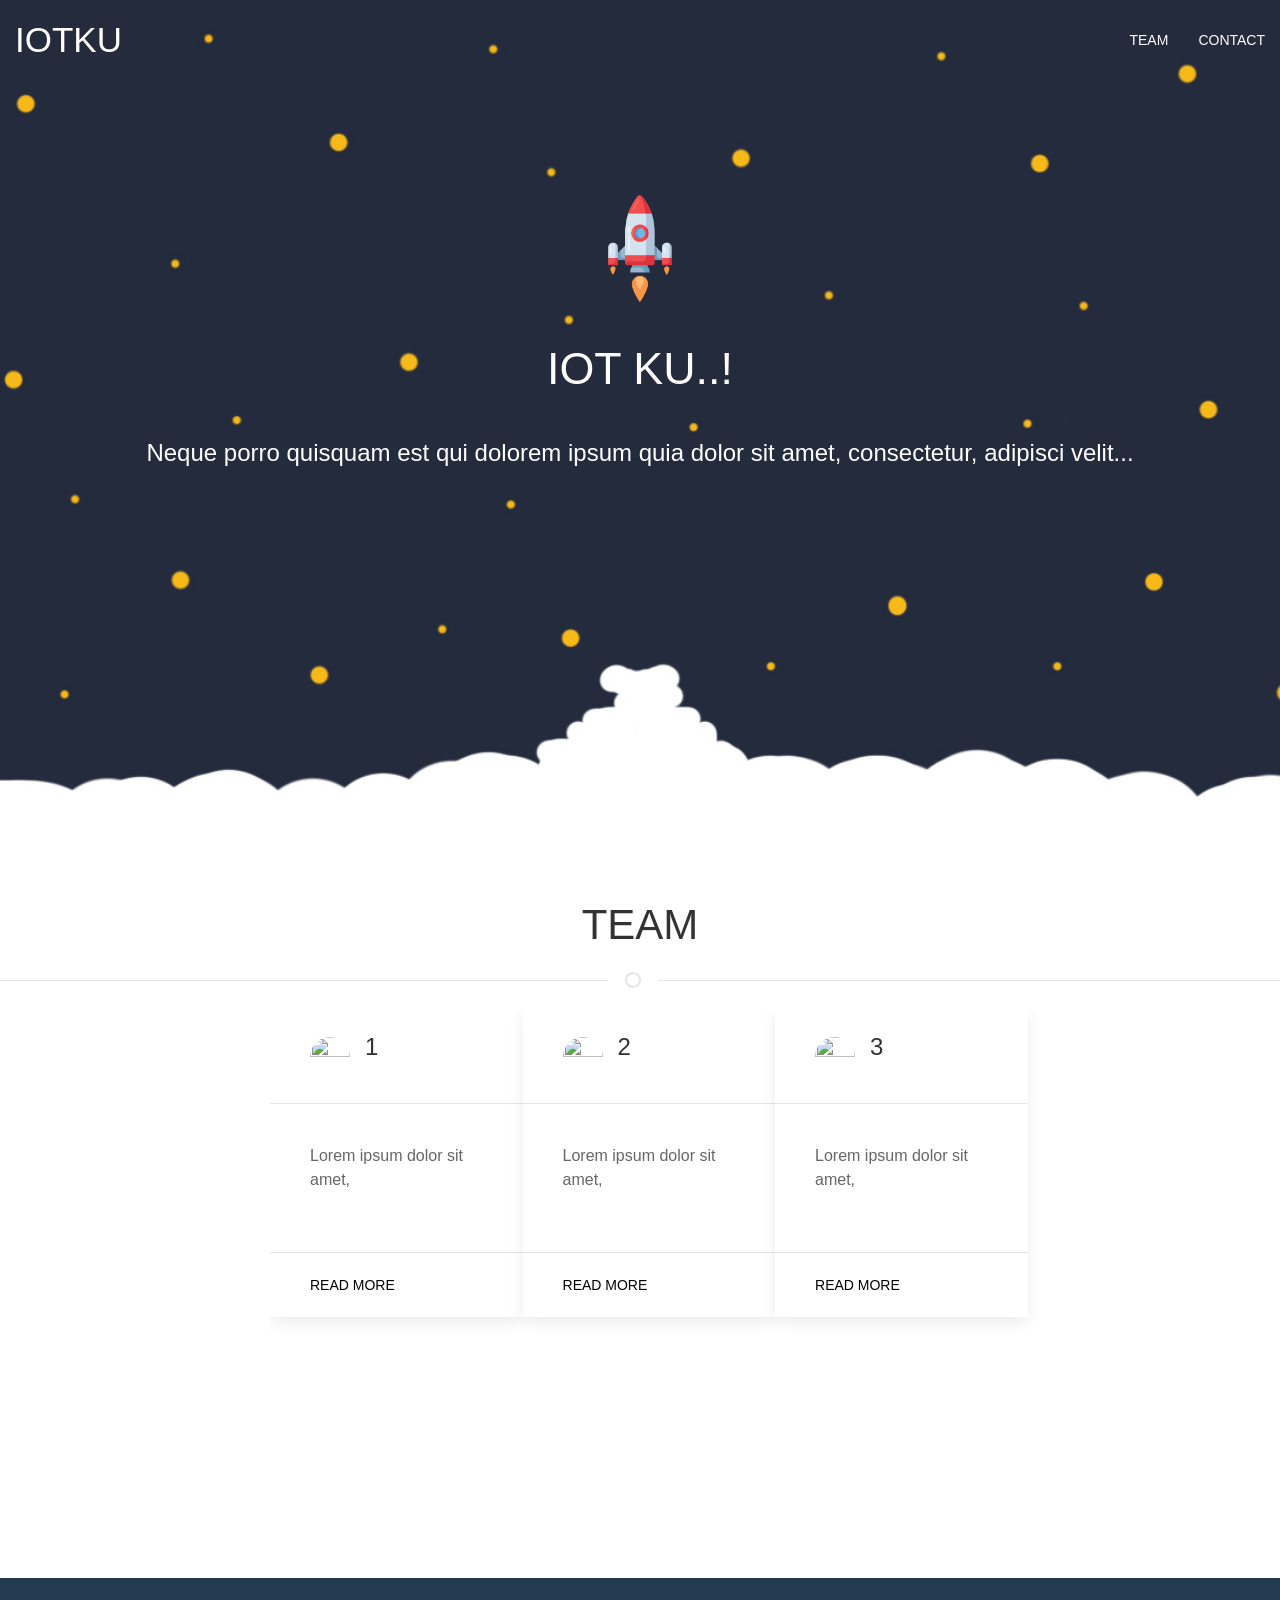
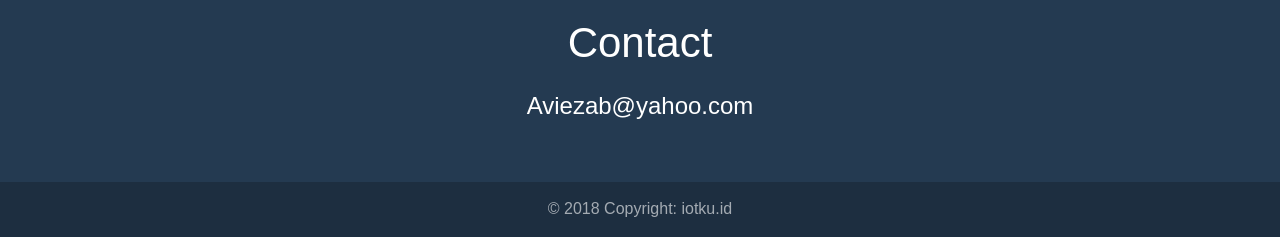
==== iotku.id/index.html @ 35793157 "restructured" ====
<!DOCTYPE html>
<html>
    <head>
        <title>Title</title>
        <meta charset="utf-8">
        <meta name="viewport" content="width=device-width, initial-scale=1">
        <link rel="stylesheet" href="css/uikit.min.css" />
        <link rel="stylesheet" href="style.css"/>
        <link rel="stylesheet" href="https://use.fontawesome.com/releases/v5.0.12/css/all.css" />
    </head>
    <body>
        <div class="uk-background-fixed lala uk-height-viewport bg-1">
            <nav class="uk-navbar-container uk-navbar-transparent" uk-navbar>
                <div class="uk-navbar-left">
                    <ul class="uk-navbar-nav">
                        <li class="uk-active uk-logo">
                          <a href="#" style="font-size: 35px; color: white;">IOTKU</a>
                        </li>
                    </ul>
                </div>
                <div class="uk-navbar-right">
                    <ul class="uk-navbar-nav" style="color: white;">
                        <li><a href="#team" style="color: white;">Team</a></li>
                        <li><a href="#contact" style="color: white;">Contact</a></li>
                    </ul>
                </div>
            </nav>
            <div class="uk-text-center">
                <div style="padding-top: 9%; left: 50%;">
                    <img src="startup.png" alt="" style="width: 5%; height: 5%;">
                    <h1 style="color: white; font-size: 2.8em; text-transform: uppercase; font-weight: 300;"><b>IOT ku..!</b></h1>
                    <h3 style="color: white;">Neque porro quisquam est qui dolorem ipsum quia dolor sit amet, consectetur, adipisci velit...</h3>
                </div>
            </div>
        </div>
        <!--<div style="background-color: white; width: 100%; height: 400px;">
            <div style="background-color: red; width: 25%; height: 100%; float: left;">
                <div style="border:1px solid #000;width:100px;height:100px;border-radius:100px;background:black; margin:auto; margin-top: 25px; box-shadow : 1px 1px 10px rgba(0,0,0,0.5);">
                </div>
                <center> <p>halowwwwwwwwwwwwwwwwwwwwwwwwwwwwwwwwwwwwwww</p></center>
            </div>
            <div style="background-color: white; width: 25%; height: 100%; float: left;">
                <div style="border:1px solid #000;width:100px;height:100px;border-radius:100px;background:black; margin:auto; margin-top: 25px;box-shadow : 1px 1px 10px rgba(0,0,0,0.5);">
                <p style="text-align: center; padding-left: 20px;">laaaaaaaaaaaaaaaaaaaaaa</p>
                </div>
            </div>
            <div style="background-color: white; width: 25%; height: 100%; float: left;">
                <div style="border:1px solid #000;width:100px;height:100px;border-radius:100px;background:black; margin:auto; margin-top: 25px;box-shadow : 1px 1px 10px rgba(0,0,0,0.5);">
                <p style="text-align: center; padding-left: 20px;">laaaaaaaaaaaaaaaaaaaaaa</p>
                </div>
            </div>
            <div style="background-color: white; width: 25%; height: 100%; float: left;">
                <div style="border:1px solid #000;width:100px;height:100px;border-radius:100px;background:black; margin:auto; margin-top: 25px;box-shadow : 1px 1px 10px rgba(0,0,0,0.5);">
                <p style="text-align: center; padding-left: 20px;">laaaaaaaaaaaaaaaaaaaaaa</p>
                </div>
            </div>
        </div>-->

        <!-- start team -->

        <div class="uk-grid-small" id="team">
            <h1 class="uk-text-center">TEAM</h1>
            <hr class="uk-divider-icon">
            <div style="padding-left: 22%;">
                <div class="uk-position-relative uk-visible-toggle uk-light" uk-slideshow>
                    <ul class="uk-slideshow-items">
                        <li>
                            <div class="uk-card uk-card-default uk-width-1-2@m jajan" style="width: 25%; float: left;">
                                <div class="uk-card-header">
                                    <div class="uk-grid-small uk-flex-middle" uk-grid>
                                        <div class="uk-width-auto">
                                            <img class="uk-border-circle" width="40" height="40" src="https://getuikit.com/docs/images/avatar.jpg">
                                        </div>
                                        <div class="uk-width-expand">
                                            <h3 class="uk-card-title uk-margin-remove-bottom">1</h3>
                                            <p class="uk-text-meta uk-margin-remove-top"><time datetime="2016-04-01T19:00">April 01, 2016</time></p>
                                        </div>
                                    </div>
                                </div>
                                <div class="uk-card-body">
                                    <p class="toggle1">Lorem ipsum dolor sit amet,</p>
                                    <p class="toggle1" hidden>consectetur adipiscing elit.</p>
                                </div>
                                <div class="uk-card-footer">
                                    <a href="#" class="uk-button uk-button-text" uk-toggle="target: .toggle1" style="color: black;">Read more</a>
                                </div>
                            </div>
                            <div class="uk-card uk-card-default uk-width-1-2@m jajan" style="width: 25%; float: left;">
                                <div class="uk-card-header">
                                    <div class="uk-grid-small uk-flex-middle" uk-grid>
                                        <div class="uk-width-auto">
                                            <img class="uk-border-circle" width="40" height="40" src="https://getuikit.com/docs/images/avatar.jpg">
                                        </div>
                                        <div class="uk-width-expand">
                                            <h3 class="uk-card-title uk-margin-remove-bottom">2</h3>
                                            <p class="uk-text-meta uk-margin-remove-top"><time datetime="2016-04-01T19:00">April 01, 2016</time></p>
                                        </div>
                                    </div>
                                </div>
                                <div class="uk-card-body">
                                    <p class="toggle2">Lorem ipsum dolor sit amet,</p>
                                    <p class="toggle2" hidden>consectetur adipiscing elit.</p>
                                </div>
                                <div class="uk-card-footer">
                                    <a href="#" class="uk-button uk-button-text" uk-toggle="target: .toggle2" style="color: black;">Read more</a>
                                </div>
                            </div>
                            <div class="uk-card uk-card-default uk-width-1-2@m jajan" style="width: 25%; float: left;">
                                <div class="uk-card-header">
                                    <div class="uk-grid-small uk-flex-middle" uk-grid>
                                        <div class="uk-width-auto">
                                            <img class="uk-border-circle" width="40" height="40" src="https://getuikit.com/docs/images/avatar.jpg">
                                        </div>
                                        <div class="uk-width-expand">
                                            <h3 class="uk-card-title uk-margin-remove-bottom">3</h3>
                                            <p class="uk-text-meta uk-margin-remove-top"><time datetime="2016-04-01T19:00">April 01, 2016</time></p>
                                        </div>
                                    </div>
                                </div>
                                <div class="uk-card-body">
                                    <p class="toggle3">Lorem ipsum dolor sit amet,</p>
                                    <p class="toggle3" hidden>consectetur adipiscing elit.</p>
                                </div>
                                <div class="uk-card-footer">
                                    <a href="#" class="uk-button uk-button-text" uk-toggle="target: .toggle3" style="color: black;">Read more</a>
                                </div>
                            </div>
                        </li>
                        <li>
                            <div class="uk-card uk-card-default uk-width-1-2@m jajan" style="width: 25%; float: left;">
                                <div class="uk-card-header">
                                    <div class="uk-grid-small uk-flex-middle" uk-grid>
                                        <div class="uk-width-auto">
                                            <img class="uk-border-circle" width="40" height="40" src="https://getuikit.com/docs/images/avatar.jpg">
                                        </div>
                                        <div class="uk-width-expand">
                                            <h3 class="uk-card-title uk-margin-remove-bottom">4</h3>
                                            <p class="uk-text-meta uk-margin-remove-top"><time datetime="2016-04-01T19:00">April 01, 2016</time></p>
                                        </div>
                                    </div>
                                </div>
                                <div class="uk-card-body">
                                    <p class="toggle4">Lorem ipsum dolor sit amet,</p>
                                    <p class="toggle4" hidden>consectetur adipiscing elit.</p>
                                </div>
                                <div class="uk-card-footer">
                                    <a href="#" class="uk-button uk-button-text" uk-toggle="target: .toggle4" style="color: black;">Read more</a>
                                </div>
                            </div>
                            <div class="uk-card uk-card-default uk-width-1-2@m jajan" style="width: 25%; float: left;">
                                <div class="uk-card-header">
                                    <div class="uk-grid-small uk-flex-middle" uk-grid>
                                        <div class="uk-width-auto">
                                            <img class="uk-border-circle" width="40" height="40" src="https://getuikit.com/docs/images/avatar.jpg">
                                        </div>
                                        <div class="uk-width-expand">
                                            <h3 class="uk-card-title uk-margin-remove-bottom">5</h3>
                                            <p class="uk-text-meta uk-margin-remove-top"><time datetime="2016-04-01T19:00">April 01, 2016</time></p>
                                        </div>
                                    </div>
                                </div>
                                <div class="uk-card-body">
                                    <p class="toggle5">Lorem ipsum dolor sit amet,</p>
                                    <p class="toggle5" hidden>consectetur adipiscing elit.</p>
                                </div>
                                <div class="uk-card-footer">
                                    <a href="#" class="uk-button uk-button-text" uk-toggle="target: .toggle5" style="color: black;">Read more</a>
                                </div>
                            </div>
                            <div class="uk-card uk-card-default uk-width-1-2@m jajan" style="width: 25%; float: left;">
                                <div class="uk-card-header">
                                    <div class="uk-grid-small uk-flex-middle" uk-grid>
                                        <div class="uk-width-auto">
                                            <img class="uk-border-circle" width="40" height="40" src="https://getuikit.com/docs/images/avatar.jpg">
                                        </div>
                                        <div class="uk-width-expand">
                                            <h3 class="uk-card-title uk-margin-remove-bottom">6</h3>
                                            <p class="uk-text-meta uk-margin-remove-top"><time datetime="2016-04-01T19:00">April 01, 2016</time></p>
                                        </div>
                                    </div>
                                </div>
                                <div class="uk-card-body">
                                    <p class="toggle6">Lorem ipsum dolor sit amet,</p>
                                    <p class="toggle6" hidden>consectetur adipiscing elit.</p>
                                </div>
                                <div class="uk-card-footer">
                                    <a href="#" class="uk-button uk-button-text" uk-toggle="target: .toggle6" style="color: black;">Read more</a>
                                </div>
                            </div>
                        </li>
                        <li>
                            <div class="uk-card uk-card-default uk-width-1-2@m jajan" style="width: 25%; float: left;">
                                <div class="uk-card-header">
                                    <div class="uk-grid-small uk-flex-middle" uk-grid>
                                        <div class="uk-width-auto">
                                            <img class="uk-border-circle" width="40" height="40" src="https://getuikit.com/docs/images/avatar.jpg">
                                        </div>
                                        <div class="uk-width-expand">
                                            <h3 class="uk-card-title uk-margin-remove-bottom">7</h3>
                                            <p class="uk-text-meta uk-margin-remove-top"><time datetime="2016-04-01T19:00">April 01, 2016</time></p>
                                        </div>
                                    </div>
                                </div>
                                <div class="uk-card-body">
                                    <p class="toggle7">Lorem ipsum dolor sit amet,</p>
                                    <p class="toggle7" hidden>consectetur adipiscing elit.</p>
                                </div>
                                <div class="uk-card-footer">
                                    <a href="#" class="uk-button uk-button-text" uk-toggle="target: .toggle7" style="color: black;">Read more</a>
                                </div>
                            </div>
                            <div class="uk-card uk-card-default uk-width-1-2@m jajan" style="width: 25%; float: left;">
                                <div class="uk-card-header">
                                    <div class="uk-grid-small uk-flex-middle" uk-grid>
                                        <div class="uk-width-auto">
                                            <img class="uk-border-circle" width="40" height="40" src="https://getuikit.com/docs/images/avatar.jpg">
                                        </div>
                                        <div class="uk-width-expand">
                                            <h3 class="uk-card-title uk-margin-remove-bottom">8</h3>
                                            <p class="uk-text-meta uk-margin-remove-top"><time datetime="2016-04-01T19:00">April 01, 2016</time></p>
                                        </div>
                                    </div>
                                </div>
                                <div class="uk-card-body">
                                    <p class="toggle8">Lorem ipsum dolor sit amet,</p>
                                    <p class="toggle8" hidden>consectetur adipiscing elit.</p>
                                </div>
                                <div class="uk-card-footer">
                                    <a href="#" class="uk-button uk-button-text" uk-toggle="target: .toggle8" style="color: black;">Read more</a>
                                </div>
                            </div>
                        </li>
                    </ul>
                </div>
            </div>
        </div>

        <!-- end team -->
        
        <div class="uk-padding" id="contact">
            <h1 style="text-align: center; color: white;">Contact</h1>
            <h3 style="text-align: center; color: white; margin-top: 20px;">Aviezab@yahoo.com</h3>
        </div>

        <div class="uk-padding-small" id="footer">
            © 2018 Copyright: iotku.id
        </div>

        <!-- JS begin -->

        <script type="text/javascript" src="js/uikit-icons.min.js"></script>
        <script type="text/javascript" src="js/uikit.min.js"></script>

        <!-- JS end -->
    </body>
</html>
---- iotku.id/style.css ----
.bg-1 {
  background-image: url("b.jpg");
  background-repeat: no-repeat;
  background-position: center;
  background-size: cover;
  background-attachment: fixed;
}

#team {
  background-color: white;
}

#contact {
  background-color: #243a51;
}

#footer {
  background-color: #1d2e40;
  height: 25px;
  color: rgba(255,255,255,.6);
  text-align: center;
}

@media only screen and (max-width: 600px) {
/*    .jajan {
        width: 100%;
        height: 100%;
        float: none;
    }
    .lala {
    	height: 99vh;
    }*/
}
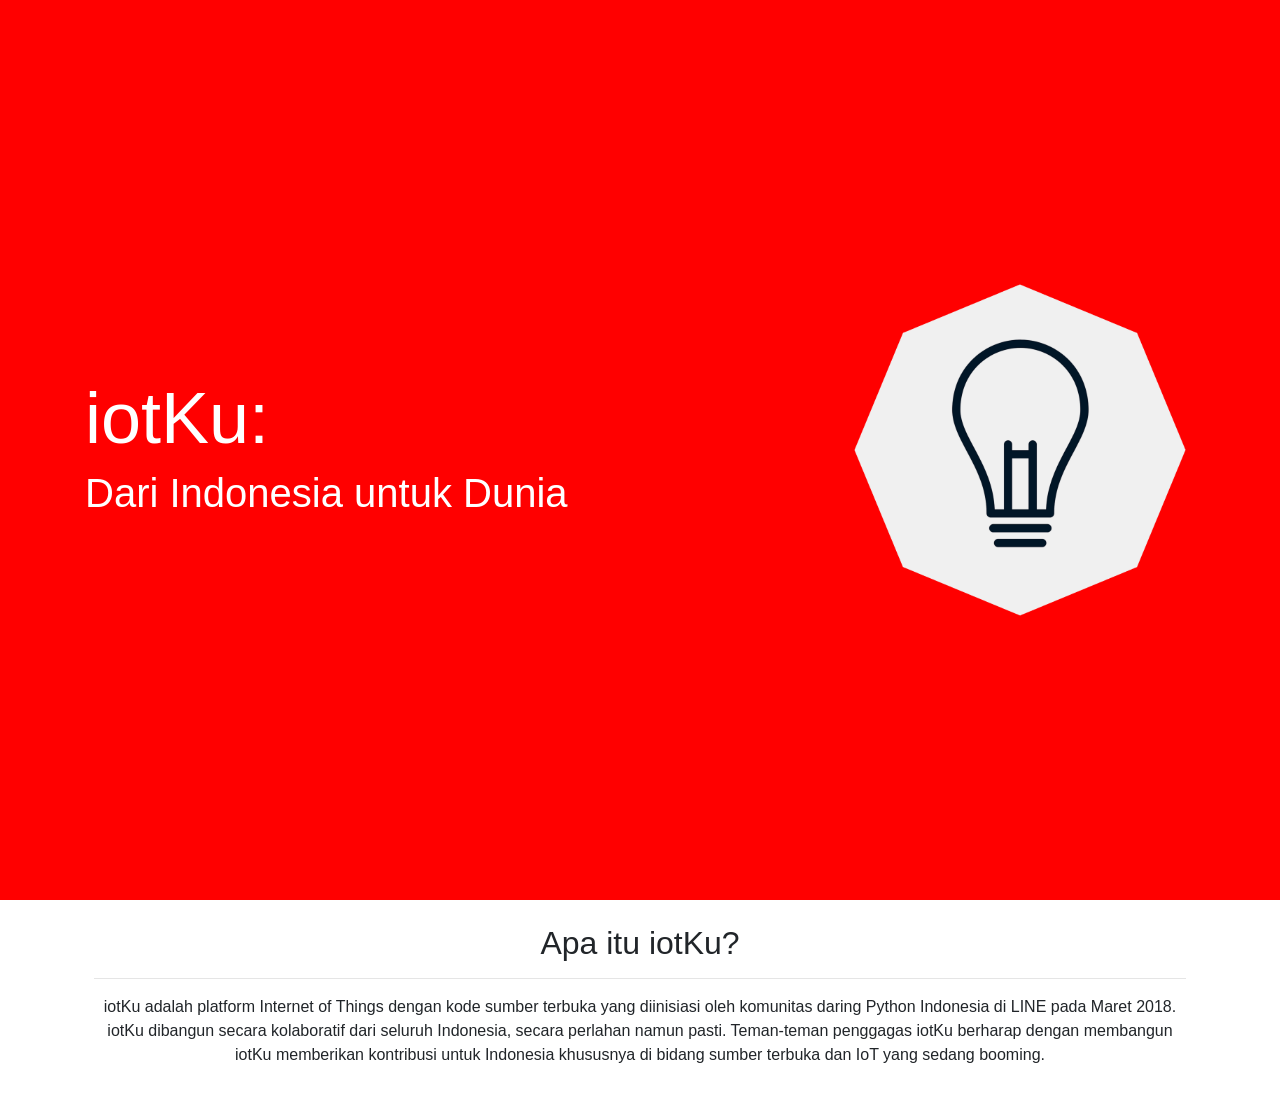
==== commit b5538971: "edited iotku.id" ====
--- a/iotku.id/index.html
+++ b/iotku.id/index.html
@@ -1,256 +1,46 @@
-<!DOCTYPE html>
-<html>
-    <head>
-        <title>Title</title>
-        <meta charset="utf-8">
-        <meta name="viewport" content="width=device-width, initial-scale=1">
-        <link rel="stylesheet" href="css/uikit.min.css" />
-        <link rel="stylesheet" href="style.css"/>
-        <link rel="stylesheet" href="https://use.fontawesome.com/releases/v5.0.12/css/all.css" />
-    </head>
-    <body>
-        <div class="uk-background-fixed lala uk-height-viewport bg-1">
-            <nav class="uk-navbar-container uk-navbar-transparent" uk-navbar>
-                <div class="uk-navbar-left">
-                    <ul class="uk-navbar-nav">
-                        <li class="uk-active uk-logo">
-                          <a href="#" style="font-size: 35px; color: white;">IOTKU</a>
-                        </li>
-                    </ul>
-                </div>
-                <div class="uk-navbar-right">
-                    <ul class="uk-navbar-nav" style="color: white;">
-                        <li><a href="#team" style="color: white;">Team</a></li>
-                        <li><a href="#contact" style="color: white;">Contact</a></li>
-                    </ul>
-                </div>
-            </nav>
-            <div class="uk-text-center">
-                <div style="padding-top: 9%; left: 50%;">
-                    <img src="startup.png" alt="" style="width: 5%; height: 5%;">
-                    <h1 style="color: white; font-size: 2.8em; text-transform: uppercase; font-weight: 300;"><b>IOT ku..!</b></h1>
-                    <h3 style="color: white;">Neque porro quisquam est qui dolorem ipsum quia dolor sit amet, consectetur, adipisci velit...</h3>
-                </div>
-            </div>
-        </div>
-        <!--<div style="background-color: white; width: 100%; height: 400px;">
-            <div style="background-color: red; width: 25%; height: 100%; float: left;">
-                <div style="border:1px solid #000;width:100px;height:100px;border-radius:100px;background:black; margin:auto; margin-top: 25px; box-shadow : 1px 1px 10px rgba(0,0,0,0.5);">
-                </div>
-                <center> <p>halowwwwwwwwwwwwwwwwwwwwwwwwwwwwwwwwwwwwwww</p></center>
-            </div>
-            <div style="background-color: white; width: 25%; height: 100%; float: left;">
-                <div style="border:1px solid #000;width:100px;height:100px;border-radius:100px;background:black; margin:auto; margin-top: 25px;box-shadow : 1px 1px 10px rgba(0,0,0,0.5);">
-                <p style="text-align: center; padding-left: 20px;">laaaaaaaaaaaaaaaaaaaaaa</p>
-                </div>
-            </div>
-            <div style="background-color: white; width: 25%; height: 100%; float: left;">
-                <div style="border:1px solid #000;width:100px;height:100px;border-radius:100px;background:black; margin:auto; margin-top: 25px;box-shadow : 1px 1px 10px rgba(0,0,0,0.5);">
-                <p style="text-align: center; padding-left: 20px;">laaaaaaaaaaaaaaaaaaaaaa</p>
-                </div>
-            </div>
-            <div style="background-color: white; width: 25%; height: 100%; float: left;">
-                <div style="border:1px solid #000;width:100px;height:100px;border-radius:100px;background:black; margin:auto; margin-top: 25px;box-shadow : 1px 1px 10px rgba(0,0,0,0.5);">
-                <p style="text-align: center; padding-left: 20px;">laaaaaaaaaaaaaaaaaaaaaa</p>
-                </div>
-            </div>
-        </div>-->
-
-        <!-- start team -->
-
-        <div class="uk-grid-small" id="team">
-            <h1 class="uk-text-center">TEAM</h1>
-            <hr class="uk-divider-icon">
-            <div style="padding-left: 22%;">
-                <div class="uk-position-relative uk-visible-toggle uk-light" uk-slideshow>
-                    <ul class="uk-slideshow-items">
-                        <li>
-                            <div class="uk-card uk-card-default uk-width-1-2@m jajan" style="width: 25%; float: left;">
-                                <div class="uk-card-header">
-                                    <div class="uk-grid-small uk-flex-middle" uk-grid>
-                                        <div class="uk-width-auto">
-                                            <img class="uk-border-circle" width="40" height="40" src="https://getuikit.com/docs/images/avatar.jpg">
-                                        </div>
-                                        <div class="uk-width-expand">
-                                            <h3 class="uk-card-title uk-margin-remove-bottom">1</h3>
-                                            <p class="uk-text-meta uk-margin-remove-top"><time datetime="2016-04-01T19:00">April 01, 2016</time></p>
-                                        </div>
-                                    </div>
-                                </div>
-                                <div class="uk-card-body">
-                                    <p class="toggle1">Lorem ipsum dolor sit amet,</p>
-                                    <p class="toggle1" hidden>consectetur adipiscing elit.</p>
-                                </div>
-                                <div class="uk-card-footer">
-                                    <a href="#" class="uk-button uk-button-text" uk-toggle="target: .toggle1" style="color: black;">Read more</a>
-                                </div>
-                            </div>
-                            <div class="uk-card uk-card-default uk-width-1-2@m jajan" style="width: 25%; float: left;">
-                                <div class="uk-card-header">
-                                    <div class="uk-grid-small uk-flex-middle" uk-grid>
-                                        <div class="uk-width-auto">
-                                            <img class="uk-border-circle" width="40" height="40" src="https://getuikit.com/docs/images/avatar.jpg">
-                                        </div>
-                                        <div class="uk-width-expand">
-                                            <h3 class="uk-card-title uk-margin-remove-bottom">2</h3>
-                                            <p class="uk-text-meta uk-margin-remove-top"><time datetime="2016-04-01T19:00">April 01, 2016</time></p>
-                                        </div>
-                                    </div>
-                                </div>
-                                <div class="uk-card-body">
-                                    <p class="toggle2">Lorem ipsum dolor sit amet,</p>
-                                    <p class="toggle2" hidden>consectetur adipiscing elit.</p>
-                                </div>
-                                <div class="uk-card-footer">
-                                    <a href="#" class="uk-button uk-button-text" uk-toggle="target: .toggle2" style="color: black;">Read more</a>
-                                </div>
-                            </div>
-                            <div class="uk-card uk-card-default uk-width-1-2@m jajan" style="width: 25%; float: left;">
-                                <div class="uk-card-header">
-                                    <div class="uk-grid-small uk-flex-middle" uk-grid>
-                                        <div class="uk-width-auto">
-                                            <img class="uk-border-circle" width="40" height="40" src="https://getuikit.com/docs/images/avatar.jpg">
-                                        </div>
-                                        <div class="uk-width-expand">
-                                            <h3 class="uk-card-title uk-margin-remove-bottom">3</h3>
-                                            <p class="uk-text-meta uk-margin-remove-top"><time datetime="2016-04-01T19:00">April 01, 2016</time></p>
-                                        </div>
-                                    </div>
-                                </div>
-                                <div class="uk-card-body">
-                                    <p class="toggle3">Lorem ipsum dolor sit amet,</p>
-                                    <p class="toggle3" hidden>consectetur adipiscing elit.</p>
-                                </div>
-                                <div class="uk-card-footer">
-                                    <a href="#" class="uk-button uk-button-text" uk-toggle="target: .toggle3" style="color: black;">Read more</a>
-                                </div>
-                            </div>
-                        </li>
-                        <li>
-                            <div class="uk-card uk-card-default uk-width-1-2@m jajan" style="width: 25%; float: left;">
-                                <div class="uk-card-header">
-                                    <div class="uk-grid-small uk-flex-middle" uk-grid>
-                                        <div class="uk-width-auto">
-                                            <img class="uk-border-circle" width="40" height="40" src="https://getuikit.com/docs/images/avatar.jpg">
-                                        </div>
-                                        <div class="uk-width-expand">
-                                            <h3 class="uk-card-title uk-margin-remove-bottom">4</h3>
-                                            <p class="uk-text-meta uk-margin-remove-top"><time datetime="2016-04-01T19:00">April 01, 2016</time></p>
-                                        </div>
-                                    </div>
-                                </div>
-                                <div class="uk-card-body">
-                                    <p class="toggle4">Lorem ipsum dolor sit amet,</p>
-                                    <p class="toggle4" hidden>consectetur adipiscing elit.</p>
-                                </div>
-                                <div class="uk-card-footer">
-                                    <a href="#" class="uk-button uk-button-text" uk-toggle="target: .toggle4" style="color: black;">Read more</a>
-                                </div>
-                            </div>
-                            <div class="uk-card uk-card-default uk-width-1-2@m jajan" style="width: 25%; float: left;">
-                                <div class="uk-card-header">
-                                    <div class="uk-grid-small uk-flex-middle" uk-grid>
-                                        <div class="uk-width-auto">
-                                            <img class="uk-border-circle" width="40" height="40" src="https://getuikit.com/docs/images/avatar.jpg">
-                                        </div>
-                                        <div class="uk-width-expand">
-                                            <h3 class="uk-card-title uk-margin-remove-bottom">5</h3>
-                                            <p class="uk-text-meta uk-margin-remove-top"><time datetime="2016-04-01T19:00">April 01, 2016</time></p>
-                                        </div>
-                                    </div>
-                                </div>
-                                <div class="uk-card-body">
-                                    <p class="toggle5">Lorem ipsum dolor sit amet,</p>
-                                    <p class="toggle5" hidden>consectetur adipiscing elit.</p>
-                                </div>
-                                <div class="uk-card-footer">
-                                    <a href="#" class="uk-button uk-button-text" uk-toggle="target: .toggle5" style="color: black;">Read more</a>
-                                </div>
-                            </div>
-                            <div class="uk-card uk-card-default uk-width-1-2@m jajan" style="width: 25%; float: left;">
-                                <div class="uk-card-header">
-                                    <div class="uk-grid-small uk-flex-middle" uk-grid>
-                                        <div class="uk-width-auto">
-                                            <img class="uk-border-circle" width="40" height="40" src="https://getuikit.com/docs/images/avatar.jpg">
-                                        </div>
-                                        <div class="uk-width-expand">
-                                            <h3 class="uk-card-title uk-margin-remove-bottom">6</h3>
-                                            <p class="uk-text-meta uk-margin-remove-top"><time datetime="2016-04-01T19:00">April 01, 2016</time></p>
-                                        </div>
-                                    </div>
-                                </div>
-                                <div class="uk-card-body">
-                                    <p class="toggle6">Lorem ipsum dolor sit amet,</p>
-                                    <p class="toggle6" hidden>consectetur adipiscing elit.</p>
-                                </div>
-                                <div class="uk-card-footer">
-                                    <a href="#" class="uk-button uk-button-text" uk-toggle="target: .toggle6" style="color: black;">Read more</a>
-                                </div>
-                            </div>
-                        </li>
-                        <li>
-                            <div class="uk-card uk-card-default uk-width-1-2@m jajan" style="width: 25%; float: left;">
-                                <div class="uk-card-header">
-                                    <div class="uk-grid-small uk-flex-middle" uk-grid>
-                                        <div class="uk-width-auto">
-                                            <img class="uk-border-circle" width="40" height="40" src="https://getuikit.com/docs/images/avatar.jpg">
-                                        </div>
-                                        <div class="uk-width-expand">
-                                            <h3 class="uk-card-title uk-margin-remove-bottom">7</h3>
-                                            <p class="uk-text-meta uk-margin-remove-top"><time datetime="2016-04-01T19:00">April 01, 2016</time></p>
-                                        </div>
-                                    </div>
-                                </div>
-                                <div class="uk-card-body">
-                                    <p class="toggle7">Lorem ipsum dolor sit amet,</p>
-                                    <p class="toggle7" hidden>consectetur adipiscing elit.</p>
-                                </div>
-                                <div class="uk-card-footer">
-                                    <a href="#" class="uk-button uk-button-text" uk-toggle="target: .toggle7" style="color: black;">Read more</a>
-                                </div>
-                            </div>
-                            <div class="uk-card uk-card-default uk-width-1-2@m jajan" style="width: 25%; float: left;">
-                                <div class="uk-card-header">
-                                    <div class="uk-grid-small uk-flex-middle" uk-grid>
-                                        <div class="uk-width-auto">
-                                            <img class="uk-border-circle" width="40" height="40" src="https://getuikit.com/docs/images/avatar.jpg">
-                                        </div>
-                                        <div class="uk-width-expand">
-                                            <h3 class="uk-card-title uk-margin-remove-bottom">8</h3>
-                                            <p class="uk-text-meta uk-margin-remove-top"><time datetime="2016-04-01T19:00">April 01, 2016</time></p>
-                                        </div>
-                                    </div>
-                                </div>
-                                <div class="uk-card-body">
-                                    <p class="toggle8">Lorem ipsum dolor sit amet,</p>
-                                    <p class="toggle8" hidden>consectetur adipiscing elit.</p>
-                                </div>
-                                <div class="uk-card-footer">
-                                    <a href="#" class="uk-button uk-button-text" uk-toggle="target: .toggle8" style="color: black;">Read more</a>
-                                </div>
-                            </div>
-                        </li>
-                    </ul>
-                </div>
-            </div>
-        </div>
-
-        <!-- end team -->
-        
-        <div class="uk-padding" id="contact">
-            <h1 style="text-align: center; color: white;">Contact</h1>
-            <h3 style="text-align: center; color: white; margin-top: 20px;">Aviezab@yahoo.com</h3>
-        </div>
-
-        <div class="uk-padding-small" id="footer">
-            © 2018 Copyright: iotku.id
-        </div>
-
-        <!-- JS begin -->
-
-        <script type="text/javascript" src="js/uikit-icons.min.js"></script>
-        <script type="text/javascript" src="js/uikit.min.js"></script>
-
-        <!-- JS end -->
-    </body>
+<!doctype html>
+<html lang="en">
+  <head>
+    <!-- Required meta tags -->
+    <meta charset="utf-8">
+    <meta name="viewport" content="width=device-width, initial-scale=1, shrink-to-fit=no">
+
+    <!-- Bootstrap CSS -->
+    <link rel="stylesheet" href="https://stackpath.bootstrapcdn.com/bootstrap/4.1.1/css/bootstrap.min.css" integrity="sha384-WskhaSGFgHYWDcbwN70/dfYBj47jz9qbsMId/iRN3ewGhXQFZCSftd1LZCfmhktB" crossorigin="anonymous">
+
+    <link rel="stylesheet" type="text/css" href="css/index.css">
+    <title>iotKu</title>
+  </head>
+  <body>
+
+    <div class="text-white" id="iotku-front">
+      <div class="container h-100">
+        <div class="row h-100">
+          <div class="col-8 align-self-center">
+            <h1 class="display-3">iotKu:</h1>
+            <h1> Dari Indonesia untuk Dunia</h1>
+          </div>
+          <div class="col-4 align-self-center">
+            <img src="images/logo-bw.png" style="width: inherit; height: inherit;">
+          </div>
+        </div>
+      </div>
+    </div>
+
+    <div class="container p-4 text-center">
+      <h2>Apa itu iotKu?</h2>
+      <hr>
+      <p class="text-center">
+        iotKu adalah platform Internet of Things dengan kode sumber terbuka yang diinisiasi oleh komunitas daring Python Indonesia di LINE pada Maret 2018. <br>
+        iotKu dibangun secara kolaboratif dari seluruh Indonesia, secara perlahan namun pasti.
+        Teman-teman penggagas iotKu berharap dengan membangun iotKu memberikan kontribusi untuk Indonesia khususnya di bidang sumber terbuka dan IoT yang sedang booming.
+      </p>
+    </div>
+
+    <!-- Optional JavaScript -->
+    <!-- jQuery first, then Popper.js, then Bootstrap JS -->
+    <script src="https://code.jquery.com/jquery-3.3.1.slim.min.js" integrity="sha384-q8i/X+965DzO0rT7abK41JStQIAqVgRVzpbzo5smXKp4YfRvH+8abtTE1Pi6jizo" crossorigin="anonymous"></script>
+    <script src="https://cdnjs.cloudflare.com/ajax/libs/popper.js/1.14.3/umd/popper.min.js" integrity="sha384-ZMP7rVo3mIykV+2+9J3UJ46jBk0WLaUAdn689aCwoqbBJiSnjAK/l8WvCWPIPm49" crossorigin="anonymous"></script>
+    <script src="https://stackpath.bootstrapcdn.com/bootstrap/4.1.1/js/bootstrap.min.js" integrity="sha384-smHYKdLADwkXOn1EmN1qk/HfnUcbVRZyYmZ4qpPea6sjB/pTJ0euyQp0Mk8ck+5T" crossorigin="anonymous"></script>
+  </body>
 </html>
--- a/iotku.id/css/index.css
+++ b/iotku.id/css/index.css
@@ -0,0 +1,12 @@
+.iotku-bg-primary {
+  background-color: red;
+}
+
+#iotku-front {
+  height: 100vh;
+  /*background: linear-gradient(to bottom right,rgba(255,0,0, 1),rgba(0,0,0, 0)), url('../images/iotku-front.png');*/
+  background: red;
+  background-repeat: no-repeat;
+  background-size: cover;
+  background-attachment: scroll; 
+}
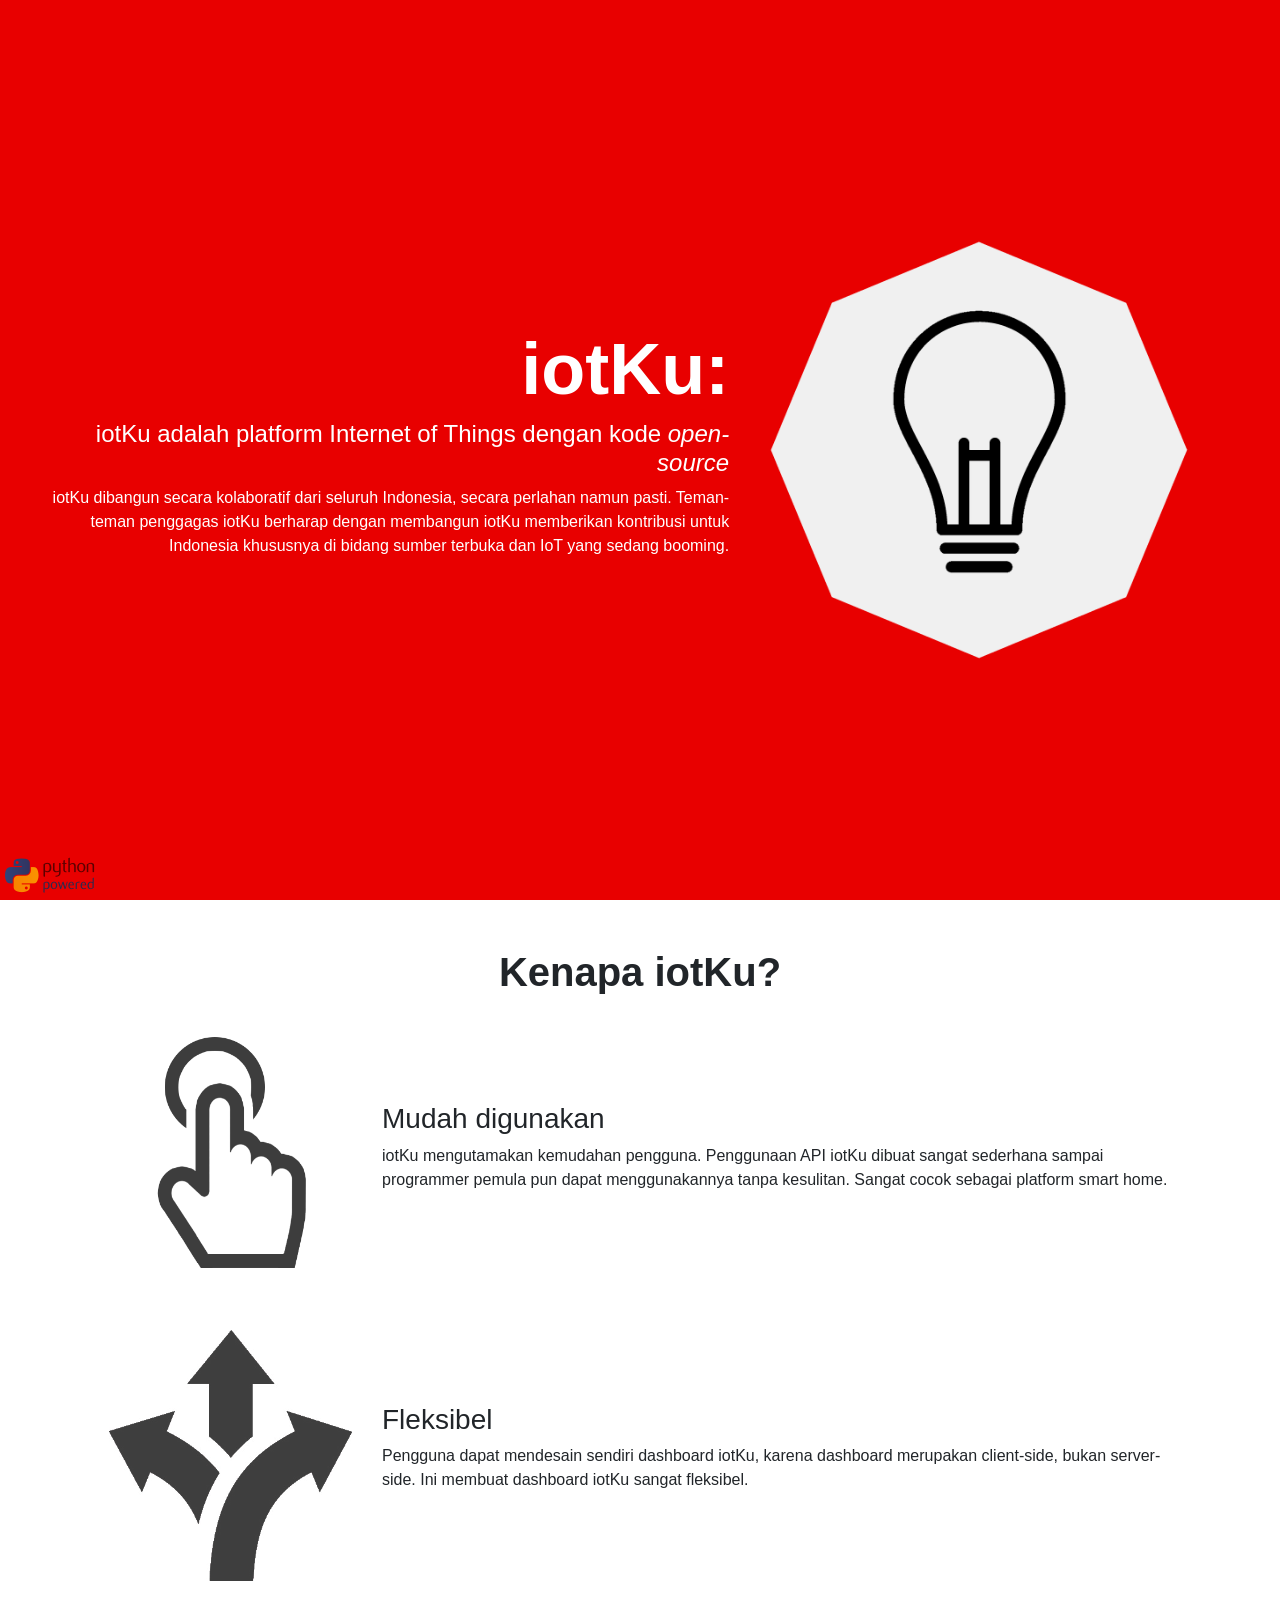
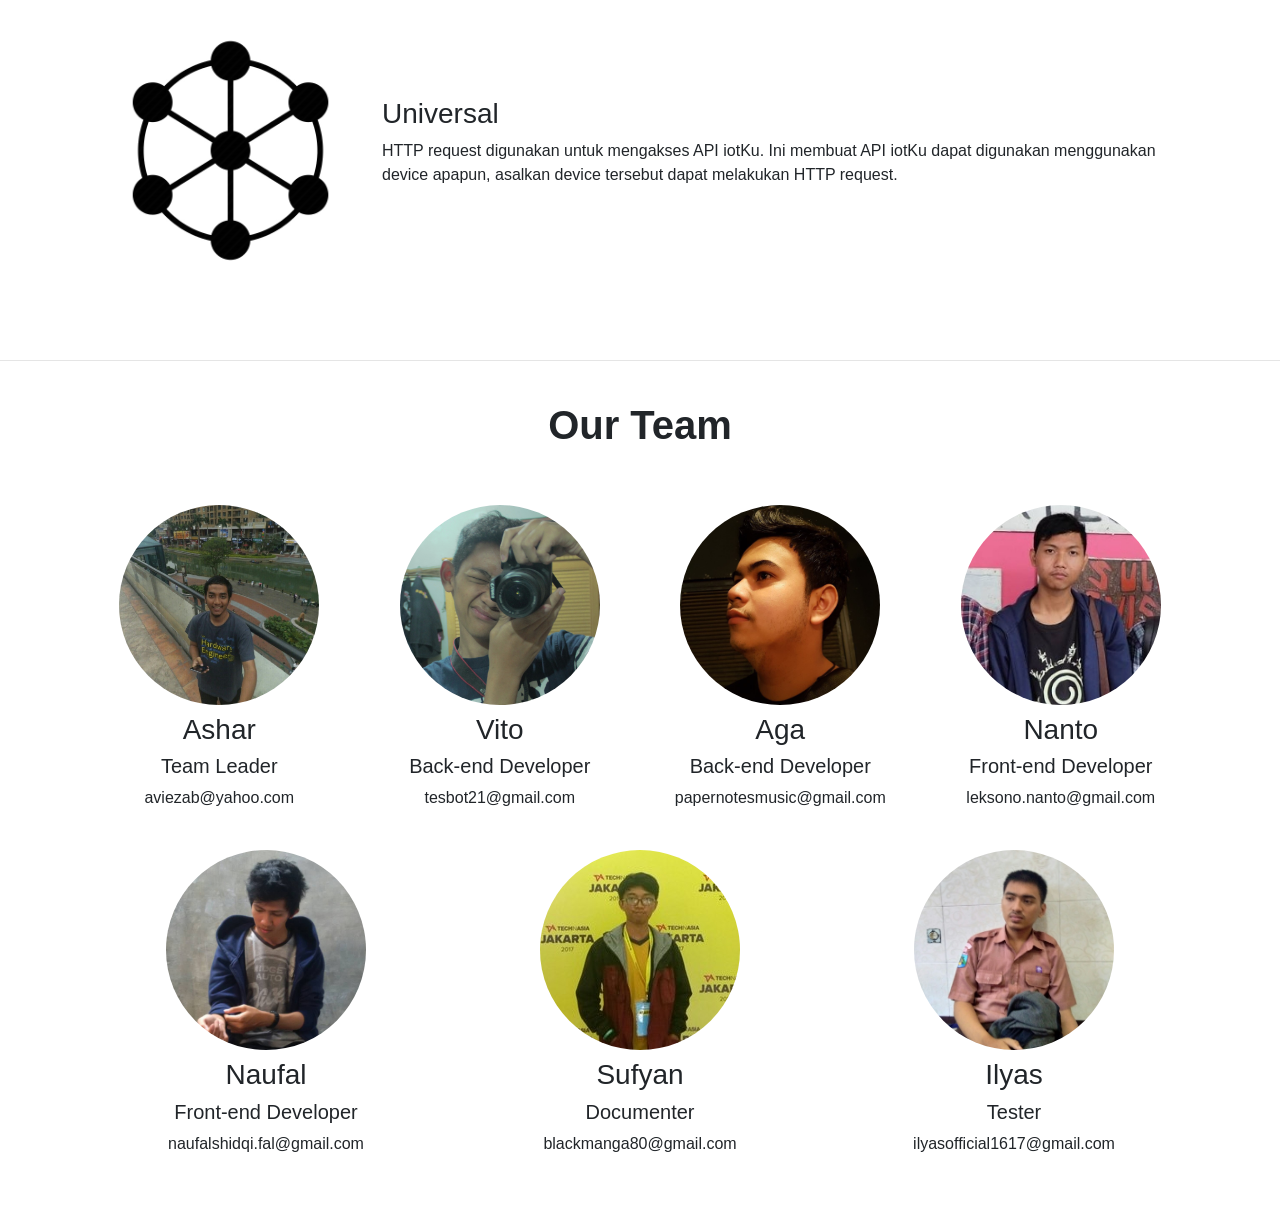
==== commit 064753b3: "edited iotku.id" ====
--- a/iotku.id/index.html
+++ b/iotku.id/index.html
@@ -13,28 +13,113 @@
   </head>
   <body>
 
-    <div class="text-white" id="iotku-front">
-      <div class="container h-100">
-        <div class="row h-100">
-          <div class="col-8 align-self-center">
-            <h1 class="display-3">iotKu:</h1>
-            <h1> Dari Indonesia untuk Dunia</h1>
+    <div class="text-white container-fluid" id="iotku-front">
+      <div class="row h-100 mx-auto">
+        <div class=" col-sm-12 col-md-7 align-self-center text-right">
+          <h1 class="display-3 font-weight-bold">iotKu:</h1>
+          <h4>
+            iotKu adalah platform Internet of Things dengan kode <span class="font-italic">open-source</span>
+          </h4>
+          <p>
+            iotKu dibangun secara kolaboratif dari seluruh Indonesia, secara perlahan namun pasti.
+            Teman-teman penggagas iotKu berharap dengan membangun iotKu memberikan kontribusi untuk Indonesia khususnya di bidang sumber terbuka dan IoT yang sedang booming.
+          </p>
+        </div>
+        <div class="d-none d-md-block col-5 align-self-center">
+          <img src="images/logo-bw.png" style="width: inherit; max-width: 440px;">
+        </div>
+      </div>
+      <div id="iotku-front-footer">
+         <img src="images/python-powered.png" style="width: 100px;">
+      </div>
+    </div>
+    <div class="py-5" id="iotku-features">
+      <div class="container">
+        <h1 class="text-center font-weight-bold">Kenapa iotKu?</h1>
+        <div class="row p-4">
+          <div class="col-3">
+            <img src="images/ease-of-use.png" style="width: inherit;">
           </div>
-          <div class="col-4 align-self-center">
-            <img src="images/logo-bw.png" style="width: inherit; height: inherit;">
+          <div class="col-9 align-self-center">
+            <h3>Mudah digunakan</h3>
+            <p>
+              iotKu mengutamakan kemudahan pengguna. Penggunaan API iotKu dibuat sangat sederhana sampai programmer pemula pun dapat menggunakannya tanpa kesulitan. Sangat cocok sebagai platform smart home.
+            </p>
+          </div>
+        </div>
+        <div class="row p-4">
+          <div class="col-3">
+            <img src="images/flexible.png" style="width: inherit;">
+          </div>
+          <div class="col-9 align-self-center">
+            <h3>Fleksibel</h3>
+            <p>
+              Pengguna dapat mendesain sendiri dashboard iotKu, karena dashboard merupakan client-side, bukan server-side. Ini membuat dashboard iotKu sangat fleksibel.
+            </p>
+          </div>
+        </div>
+        <div class="row p-4">
+          <div class="col-3">
+            <img src="images/universal.png" style="width: inherit;">
+          </div>
+          <div class="col-9 align-self-center">
+            <h3>Universal</h3>
+            <p>
+              HTTP request digunakan untuk mengakses API iotKu. Ini membuat API iotKu dapat digunakan menggunakan device apapun, asalkan device tersebut dapat melakukan HTTP request.
+            </p>
           </div>
         </div>
       </div>
     </div>
-
-    <div class="container p-4 text-center">
-      <h2>Apa itu iotKu?</h2>
-      <hr>
-      <p class="text-center">
-        iotKu adalah platform Internet of Things dengan kode sumber terbuka yang diinisiasi oleh komunitas daring Python Indonesia di LINE pada Maret 2018. <br>
-        iotKu dibangun secara kolaboratif dari seluruh Indonesia, secara perlahan namun pasti.
-        Teman-teman penggagas iotKu berharap dengan membangun iotKu memberikan kontribusi untuk Indonesia khususnya di bidang sumber terbuka dan IoT yang sedang booming.
-      </p>
+    <hr>
+    <div id="iotku-team">
+      <div class="container text-center p-4">
+        <h1 class="text-center font-weight-bold">Our Team</h1>
+        <div class="row pt-5">
+          <div class="col-md-4 col-lg-3 mx-auto mb-4">
+            <img class="rounded-circle" src="images/team/1.jpg" style="width: 200px;">
+            <h3 class="mt-2">Ashar</h3>
+            <h5>Team Leader</h5>
+            <p>aviezab@yahoo.com</p>
+          </div>
+          <div class="col-md-4 col-lg-3 mx-auto mb-4">
+            <img class="rounded-circle" src="images/team/7.jpg" style="width: 200px;">
+            <h3 class="mt-2">Vito</h3>
+            <h5>Back-end Developer</h5>
+            <p>tesbot21@gmail.com</p>
+          </div>
+          <div class="col-md-4 col-lg-3 mx-auto mb-4">
+            <img class="rounded-circle" src="images/team/3.jpg" style="width: 200px;">
+            <h3 class="mt-2">Aga</h3>
+            <h5>Back-end Developer</h5>
+            <p>papernotesmusic@gmail.com</p>
+          </div>
+          <div class="col-md-4 col-lg-3 mx-auto mb-4">
+            <img class="rounded-circle" src="images/team/6.jpg" style="width: 200px;">
+            <h3 class="mt-2">Nanto</h3>
+            <h5>Front-end Developer</h5>
+            <p>leksono.nanto@gmail.com</p>
+          </div>
+          <div class="col-md-4 col-lg-3 mx-auto mb-4">
+            <img class="rounded-circle" src="images/team/2.jpg" style="width: 200px;">
+            <h3 class="mt-2">Naufal</h3>
+            <h5>Front-end Developer</h5>
+            <p>naufalshidqi.fal@gmail.com</p>
+          </div>
+          <div class="col-md-4 col-lg-3 mx-auto mb-4">
+            <img class="rounded-circle" src="images/team/5.jpg" style="width: 200px;">
+            <h3 class="mt-2">Sufyan</h3>
+            <h5>Documenter</h5>
+            <p>blackmanga80@gmail.com</p>
+          </div>
+          <div class="col-md-4 col-lg-3 mx-auto mb-4">
+            <img class="rounded-circle" src="images/team/4.jpg" style="width: 200px;">
+            <h3 class="mt-2">Ilyas</h3>
+            <h5>Tester</h5>
+            <p>ilyasofficial1617@gmail.com</p>
+          </div>
+        </div>
+      </div>
     </div>
 
     <!-- Optional JavaScript -->
--- a/iotku.id/css/index.css
+++ b/iotku.id/css/index.css
@@ -3,10 +3,17 @@
 }
 
 #iotku-front {
-  height: 100vh;
+  height:100vh;
+  min-height: 500px;
   /*background: linear-gradient(to bottom right,rgba(255,0,0, 1),rgba(0,0,0, 0)), url('../images/iotku-front.png');*/
-  background: red;
-  background-repeat: no-repeat;
-  background-size: cover;
-  background-attachment: scroll; 
+  background: #E80000;
+}
+
+#iotku-front-footer {
+  position: relative;
+  left: -15px;
+  bottom: 45px;
+}
+
+#iotku-team {
 }
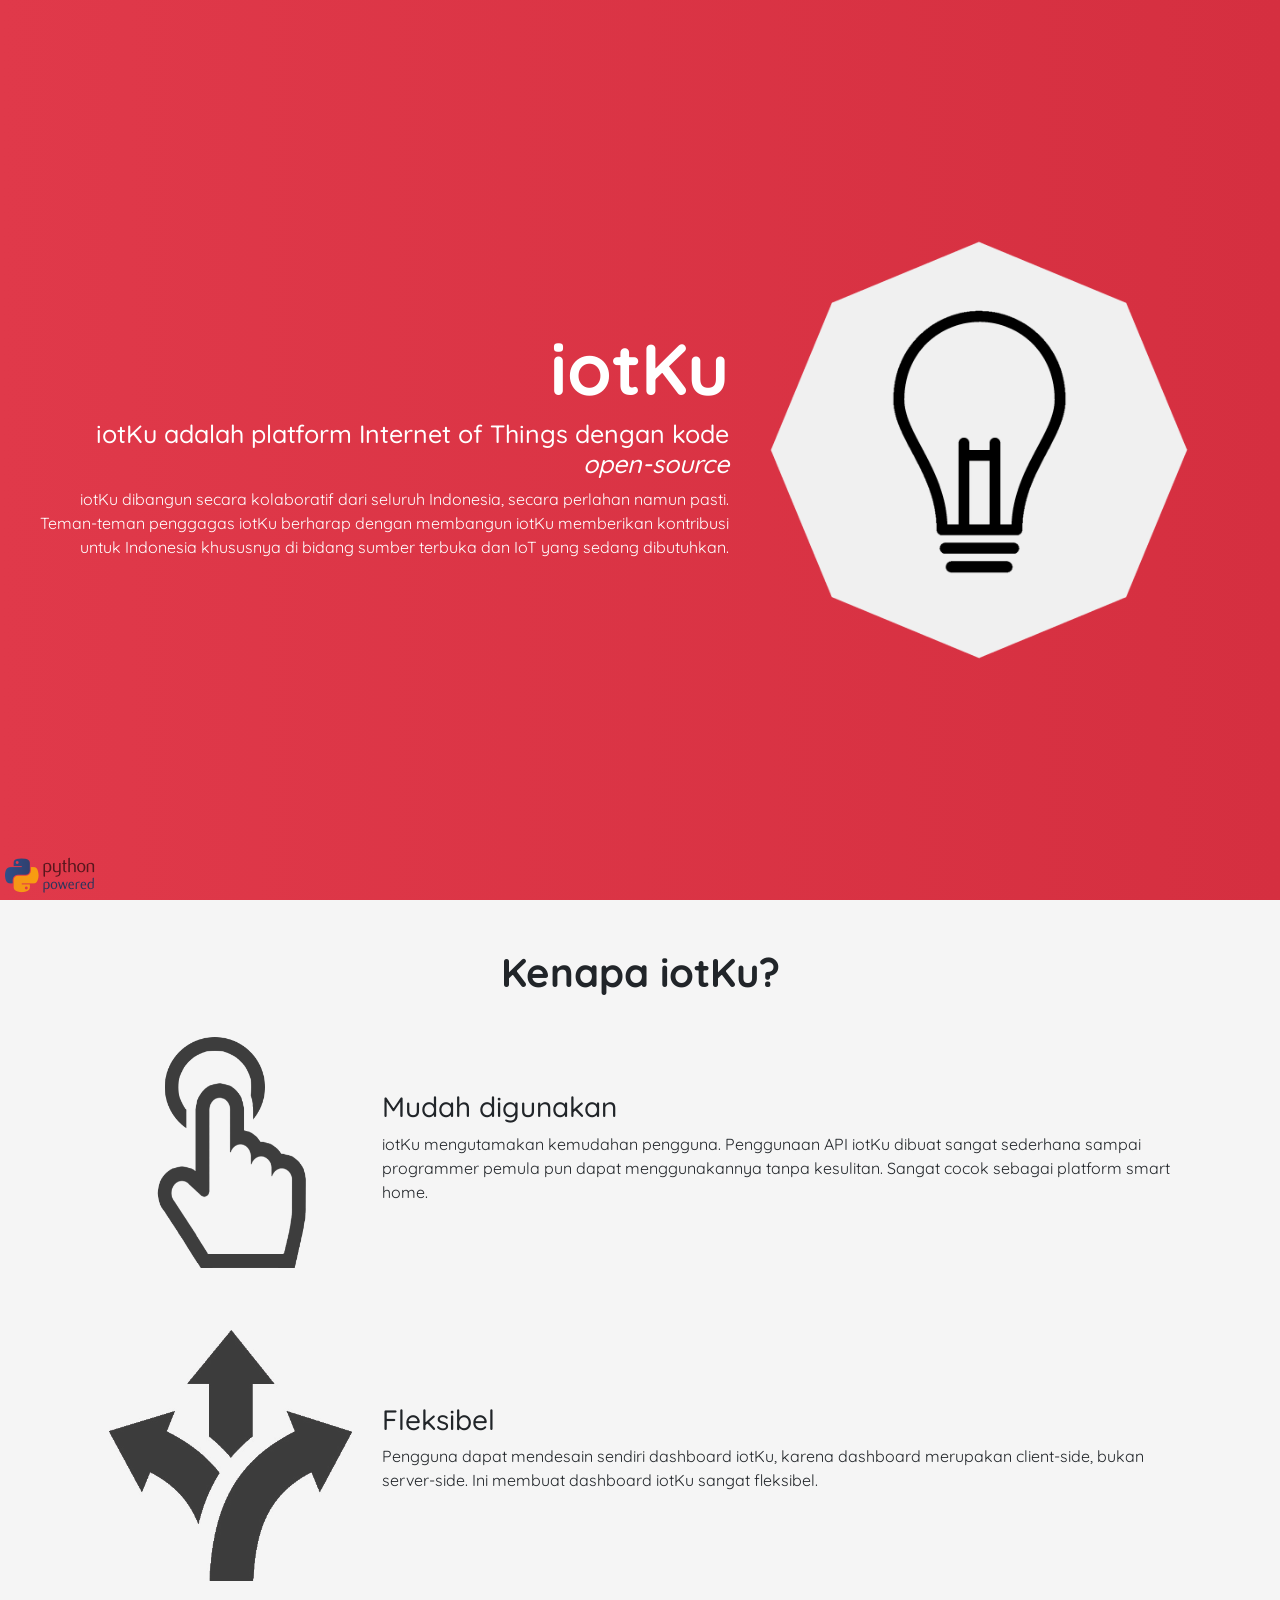
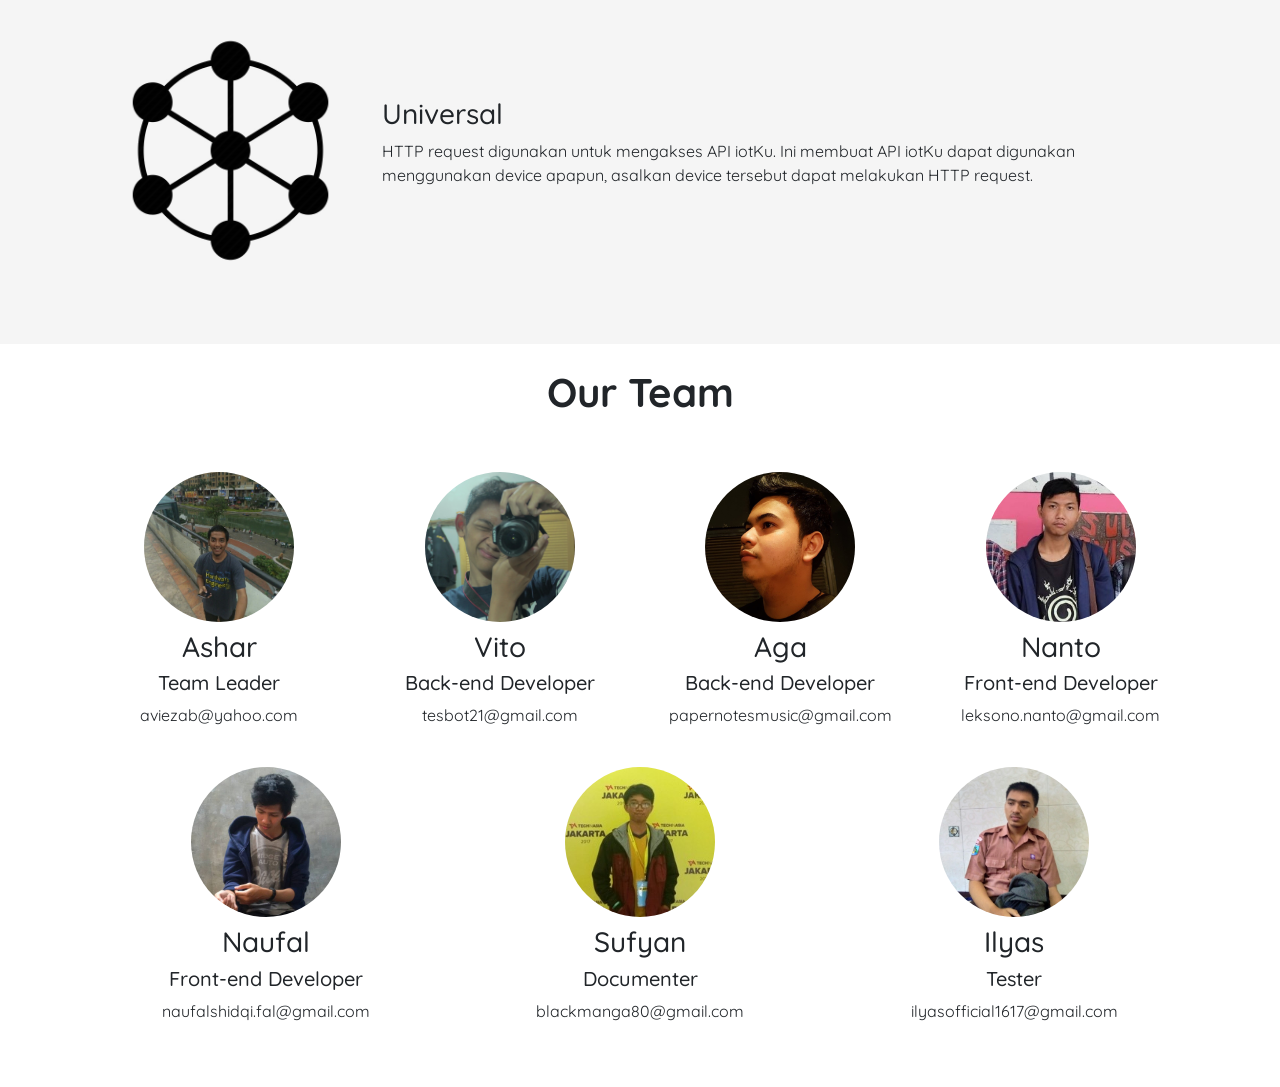
==== commit bcefb64b: "frontend" ====
--- a/iotku.id/index.html
+++ b/iotku.id/index.html
@@ -1,5 +1,6 @@
 <!doctype html>
 <html lang="en">
+
   <head>
     <!-- Required meta tags -->
     <meta charset="utf-8">
@@ -7,30 +8,31 @@
 
     <!-- Bootstrap CSS -->
     <link rel="stylesheet" href="https://stackpath.bootstrapcdn.com/bootstrap/4.1.1/css/bootstrap.min.css" integrity="sha384-WskhaSGFgHYWDcbwN70/dfYBj47jz9qbsMId/iRN3ewGhXQFZCSftd1LZCfmhktB" crossorigin="anonymous">
-
+    <!-- font quicksand from google fonts -->
+    <link href="https://fonts.googleapis.com/css?family=Quicksand" rel="stylesheet">
     <link rel="stylesheet" type="text/css" href="css/index.css">
     <title>iotKu</title>
   </head>
+
   <body>
 
     <div class="text-white container-fluid" id="iotku-front">
       <div class="row h-100 mx-auto">
         <div class=" col-sm-12 col-md-7 align-self-center text-right">
-          <h1 class="display-3 font-weight-bold">iotKu:</h1>
-          <h4>
+          <h1 class="display-3 font-weight-bold">iotKu</h1>
+          <h5>
             iotKu adalah platform Internet of Things dengan kode <span class="font-italic">open-source</span>
-          </h4>
+          </h5>
           <p>
-            iotKu dibangun secara kolaboratif dari seluruh Indonesia, secara perlahan namun pasti.
-            Teman-teman penggagas iotKu berharap dengan membangun iotKu memberikan kontribusi untuk Indonesia khususnya di bidang sumber terbuka dan IoT yang sedang booming.
+            iotKu dibangun secara kolaboratif dari seluruh Indonesia, secara perlahan namun pasti. Teman-teman penggagas iotKu berharap dengan membangun iotKu memberikan kontribusi untuk Indonesia khususnya di bidang sumber terbuka dan IoT yang sedang dibutuhkan.
           </p>
         </div>
         <div class="d-none d-md-block col-5 align-self-center">
-          <img src="images/logo-bw.png" style="width: inherit; max-width: 440px;">
+          <img src="images/logo-bw.png" id="logo">
         </div>
       </div>
       <div id="iotku-front-footer">
-         <img src="images/python-powered.png" style="width: 100px;">
+        <img src="images/python-powered.png" style="width: 100px;">
       </div>
     </div>
     <div class="py-5" id="iotku-features">
@@ -71,49 +73,48 @@
         </div>
       </div>
     </div>
-    <hr>
     <div id="iotku-team">
       <div class="container text-center p-4">
         <h1 class="text-center font-weight-bold">Our Team</h1>
         <div class="row pt-5">
           <div class="col-md-4 col-lg-3 mx-auto mb-4">
-            <img class="rounded-circle" src="images/team/1.jpg" style="width: 200px;">
+            <img class="rounded-circle" src="images/team/1.jpg">
             <h3 class="mt-2">Ashar</h3>
             <h5>Team Leader</h5>
             <p>aviezab@yahoo.com</p>
           </div>
           <div class="col-md-4 col-lg-3 mx-auto mb-4">
-            <img class="rounded-circle" src="images/team/7.jpg" style="width: 200px;">
+            <img class="rounded-circle" src="images/team/7.jpg">
             <h3 class="mt-2">Vito</h3>
             <h5>Back-end Developer</h5>
             <p>tesbot21@gmail.com</p>
           </div>
           <div class="col-md-4 col-lg-3 mx-auto mb-4">
-            <img class="rounded-circle" src="images/team/3.jpg" style="width: 200px;">
+            <img class="rounded-circle" src="images/team/3.jpg">
             <h3 class="mt-2">Aga</h3>
             <h5>Back-end Developer</h5>
             <p>papernotesmusic@gmail.com</p>
           </div>
           <div class="col-md-4 col-lg-3 mx-auto mb-4">
-            <img class="rounded-circle" src="images/team/6.jpg" style="width: 200px;">
+            <img class="rounded-circle" src="images/team/6.jpg">
             <h3 class="mt-2">Nanto</h3>
             <h5>Front-end Developer</h5>
             <p>leksono.nanto@gmail.com</p>
           </div>
           <div class="col-md-4 col-lg-3 mx-auto mb-4">
-            <img class="rounded-circle" src="images/team/2.jpg" style="width: 200px;">
+            <img class="rounded-circle" src="images/team/2.jpg">
             <h3 class="mt-2">Naufal</h3>
             <h5>Front-end Developer</h5>
             <p>naufalshidqi.fal@gmail.com</p>
           </div>
           <div class="col-md-4 col-lg-3 mx-auto mb-4">
-            <img class="rounded-circle" src="images/team/5.jpg" style="width: 200px;">
+            <img class="rounded-circle" src="images/team/5.jpg">
             <h3 class="mt-2">Sufyan</h3>
             <h5>Documenter</h5>
             <p>blackmanga80@gmail.com</p>
           </div>
           <div class="col-md-4 col-lg-3 mx-auto mb-4">
-            <img class="rounded-circle" src="images/team/4.jpg" style="width: 200px;">
+            <img class="rounded-circle" src="images/team/4.jpg">
             <h3 class="mt-2">Ilyas</h3>
             <h5>Tester</h5>
             <p>ilyasofficial1617@gmail.com</p>
@@ -128,4 +129,5 @@
     <script src="https://cdnjs.cloudflare.com/ajax/libs/popper.js/1.14.3/umd/popper.min.js" integrity="sha384-ZMP7rVo3mIykV+2+9J3UJ46jBk0WLaUAdn689aCwoqbBJiSnjAK/l8WvCWPIPm49" crossorigin="anonymous"></script>
     <script src="https://stackpath.bootstrapcdn.com/bootstrap/4.1.1/js/bootstrap.min.js" integrity="sha384-smHYKdLADwkXOn1EmN1qk/HfnUcbVRZyYmZ4qpPea6sjB/pTJ0euyQp0Mk8ck+5T" crossorigin="anonymous"></script>
   </body>
-</html>+
+</html>
--- a/iotku.id/css/index.css
+++ b/iotku.id/css/index.css
@@ -1,19 +1,33 @@
 .iotku-bg-primary {
-  background-color: red;
+  background-color: rgb(224, 57, 74);
 }
 
 #iotku-front {
   height:100vh;
   min-height: 500px;
   /*background: linear-gradient(to bottom right,rgba(255,0,0, 1),rgba(0,0,0, 0)), url('../images/iotku-front.png');*/
-  background: #E80000;
+  background: linear-gradient(to right, rgb(224, 57, 74), rgb(213, 47, 64));
+  font-family: 'Quicksand', sans-serif;
 }
-
+#iotku-front h5 {
+  font-size: 25px;
+}
+#logo {
+   /* width: inherit; */
+   max-width: 440px;
+}
 #iotku-front-footer {
   position: relative;
   left: -15px;
   bottom: 45px;
 }
-
+#iotku-features {
+  font-family: 'Quicksand', sans-serif;
+  background-color: rgb(245, 245, 245);
+}
 #iotku-team {
-}+  font-family: 'Quicksand', sans-serif;
+}
+#iotku-team img {
+  width: 150px;
+}
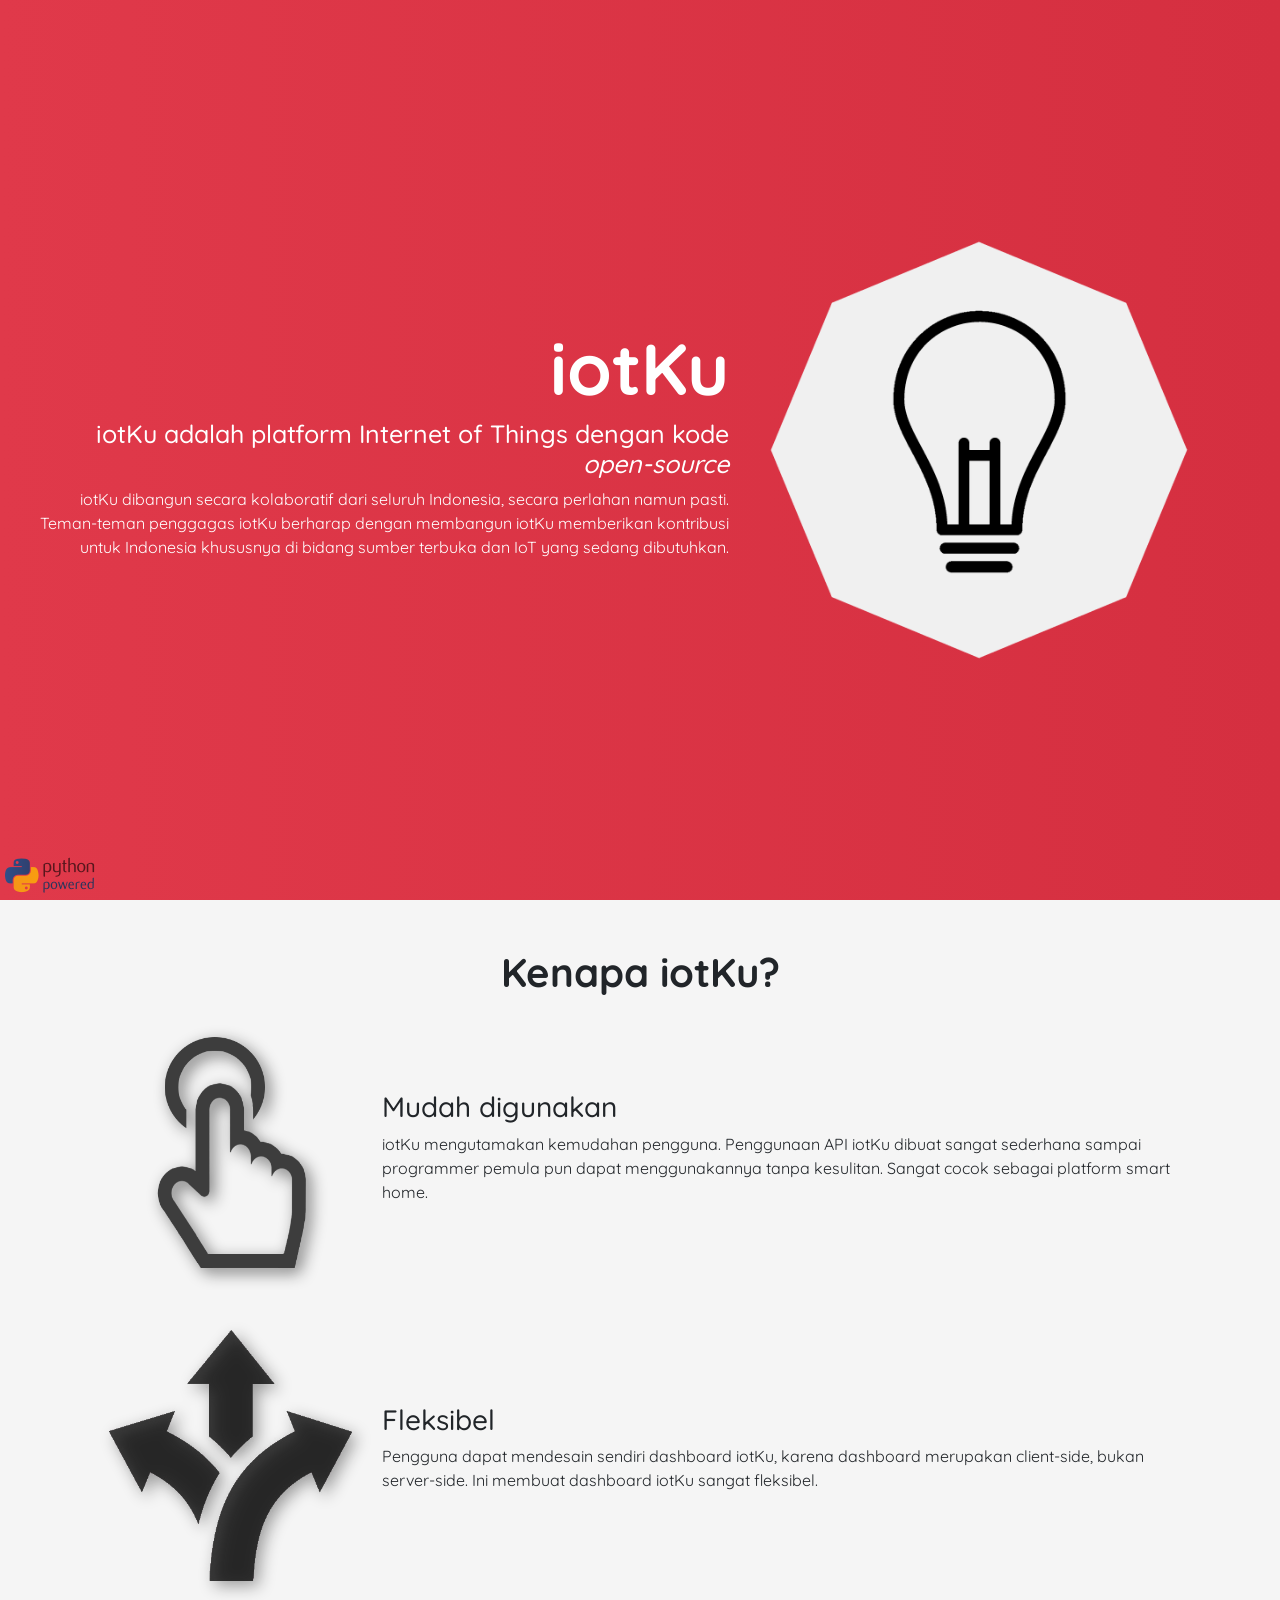
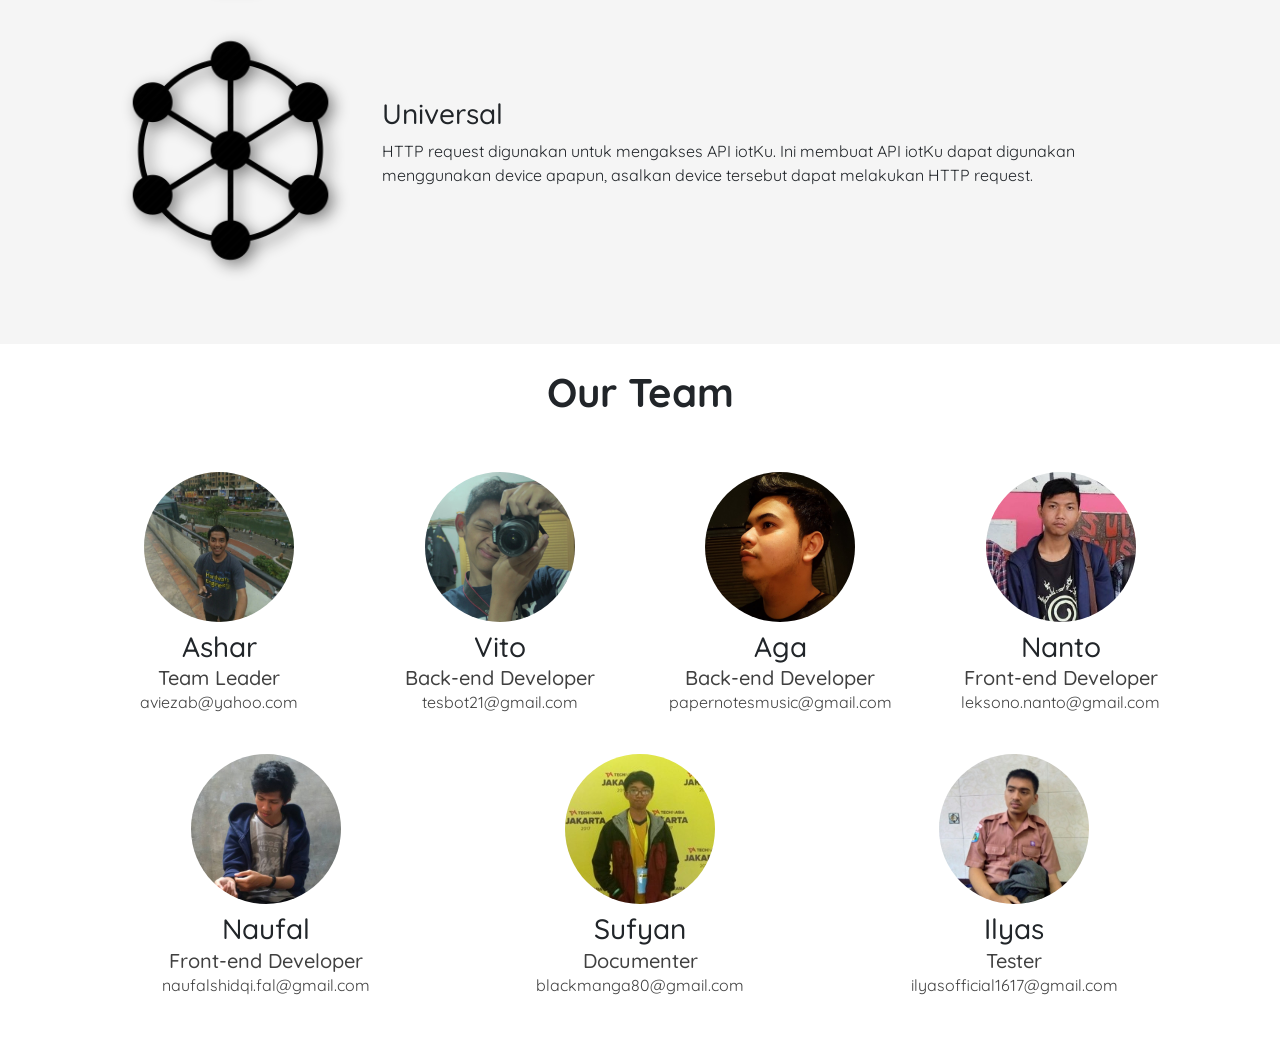
==== commit 9b9f678e: "frontend" ====
--- a/iotku.id/index.html
+++ b/iotku.id/index.html
@@ -77,47 +77,61 @@
       <div class="container text-center p-4">
         <h1 class="text-center font-weight-bold">Our Team</h1>
         <div class="row pt-5">
-          <div class="col-md-4 col-lg-3 mx-auto mb-4">
-            <img class="rounded-circle" src="images/team/1.jpg">
+          <div class=" col-md-4 col-lg-3 mx-auto mb-2">
+            <img class="rounded-circle " src="images/team/1.jpg ">
             <h3 class="mt-2">Ashar</h3>
-            <h5>Team Leader</h5>
-            <p>aviezab@yahoo.com</p>
+            <div class="text">
+              <h5>Team Leader</h5>
+              <p>aviezab@yahoo.com</p>
+            </div>
           </div>
-          <div class="col-md-4 col-lg-3 mx-auto mb-4">
-            <img class="rounded-circle" src="images/team/7.jpg">
+          <div class="col-md-4 col-lg-3 mx-auto mb-4 ">
+            <img class="rounded-circle " src="images/team/7.jpg ">
             <h3 class="mt-2">Vito</h3>
-            <h5>Back-end Developer</h5>
-            <p>tesbot21@gmail.com</p>
+            <div class="text">
+              <h5>Back-end Developer</h5>
+              <p>tesbot21@gmail.com</p>
+            </div>
           </div>
-          <div class="col-md-4 col-lg-3 mx-auto mb-4">
-            <img class="rounded-circle" src="images/team/3.jpg">
+          <div class="col-md-4 col-lg-3 mx-auto mb-4 ">
+            <img class="rounded-circle" src="images/team/3.jpg ">
             <h3 class="mt-2">Aga</h3>
-            <h5>Back-end Developer</h5>
-            <p>papernotesmusic@gmail.com</p>
+            <div class="text">
+              <h5>Back-end Developer</h5>
+              <p>papernotesmusic@gmail.com</p>
+            </div>
           </div>
-          <div class="col-md-4 col-lg-3 mx-auto mb-4">
-            <img class="rounded-circle" src="images/team/6.jpg">
+          <div class="col-md-4 col-lg-3 mx-auto mb-4 ">
+            <img class="rounded-circle " src="images/team/6.jpg ">
             <h3 class="mt-2">Nanto</h3>
-            <h5>Front-end Developer</h5>
-            <p>leksono.nanto@gmail.com</p>
+            <div class="text">
+              <h5>Front-end Developer</h5>
+              <p>leksono.nanto@gmail.com</p>
+            </div>
           </div>
-          <div class="col-md-4 col-lg-3 mx-auto mb-4">
-            <img class="rounded-circle" src="images/team/2.jpg">
-            <h3 class="mt-2">Naufal</h3>
-            <h5>Front-end Developer</h5>
-            <p>naufalshidqi.fal@gmail.com</p>
+          <div class="col-md-4 col-lg-3 mx-auto mb-4 ">
+            <img class="rounded-circle " src="images/team/2.jpg ">
+            <h3 class="mt-2 ">Naufal</h3>
+            <div class="text">
+              <h5>Front-end Developer</h5>
+              <p>naufalshidqi.fal@gmail.com</p>
+            </div>
           </div>
-          <div class="col-md-4 col-lg-3 mx-auto mb-4">
-            <img class="rounded-circle" src="images/team/5.jpg">
-            <h3 class="mt-2">Sufyan</h3>
-            <h5>Documenter</h5>
-            <p>blackmanga80@gmail.com</p>
+          <div class="col-md-4 col-lg-3 mx-auto mb-4 ">
+            <img class="rounded-circle " src="images/team/5.jpg ">
+            <h3 class="mt-2 ">Sufyan</h3>
+            <div class="text">
+              <h5>Documenter</h5>
+              <p>blackmanga80@gmail.com</p>
+            </div>
           </div>
-          <div class="col-md-4 col-lg-3 mx-auto mb-4">
-            <img class="rounded-circle" src="images/team/4.jpg">
-            <h3 class="mt-2">Ilyas</h3>
-            <h5>Tester</h5>
-            <p>ilyasofficial1617@gmail.com</p>
+          <div class="col-md-4 col-lg-3 mx-auto mb-4 ">
+            <img class="rounded-circle " src="images/team/4.jpg ">
+            <h3 class="mt-2 ">Ilyas</h3>
+            <div class="text">
+              <h5>Tester</h5>
+              <p>ilyasofficial1617@gmail.com</p>
+            </div>
           </div>
         </div>
       </div>
@@ -125,9 +139,9 @@
 
     <!-- Optional JavaScript -->
     <!-- jQuery first, then Popper.js, then Bootstrap JS -->
-    <script src="https://code.jquery.com/jquery-3.3.1.slim.min.js" integrity="sha384-q8i/X+965DzO0rT7abK41JStQIAqVgRVzpbzo5smXKp4YfRvH+8abtTE1Pi6jizo" crossorigin="anonymous"></script>
-    <script src="https://cdnjs.cloudflare.com/ajax/libs/popper.js/1.14.3/umd/popper.min.js" integrity="sha384-ZMP7rVo3mIykV+2+9J3UJ46jBk0WLaUAdn689aCwoqbBJiSnjAK/l8WvCWPIPm49" crossorigin="anonymous"></script>
-    <script src="https://stackpath.bootstrapcdn.com/bootstrap/4.1.1/js/bootstrap.min.js" integrity="sha384-smHYKdLADwkXOn1EmN1qk/HfnUcbVRZyYmZ4qpPea6sjB/pTJ0euyQp0Mk8ck+5T" crossorigin="anonymous"></script>
+    <script src="https://code.jquery.com/jquery-3.3.1.slim.min.js " integrity="sha384-q8i/X+965DzO0rT7abK41JStQIAqVgRVzpbzo5smXKp4YfRvH+8abtTE1Pi6jizo " crossorigin="anonymous "></script>
+    <script src="https://cdnjs.cloudflare.com/ajax/libs/popper.js/1.14.3/umd/popper.min.js " integrity="sha384-ZMP7rVo3mIykV+2+9J3UJ46jBk0WLaUAdn689aCwoqbBJiSnjAK/l8WvCWPIPm49 " crossorigin="anonymous "></script>
+    <script src="https://stackpath.bootstrapcdn.com/bootstrap/4.1.1/js/bootstrap.min.js " integrity="sha384-smHYKdLADwkXOn1EmN1qk/HfnUcbVRZyYmZ4qpPea6sjB/pTJ0euyQp0Mk8ck+5T " crossorigin="anonymous "></script>
   </body>
 
 </html>
--- a/iotku.id/css/index.css
+++ b/iotku.id/css/index.css
@@ -25,9 +25,21 @@
   font-family: 'Quicksand', sans-serif;
   background-color: rgb(245, 245, 245);
 }
+#iotku-features img {
+  filter: drop-shadow(5px 5px 8px gray);
+}
 #iotku-team {
   font-family: 'Quicksand', sans-serif;
 }
 #iotku-team img {
   width: 150px;
 }
+#iotku-team p {
+  margin-top: -8px;
+}
+#iotku-team h5 {
+  margin-top: -5px;
+}
+#iotku-team .text {
+  color: rgba(0, 0, 0, 0.75)
+}
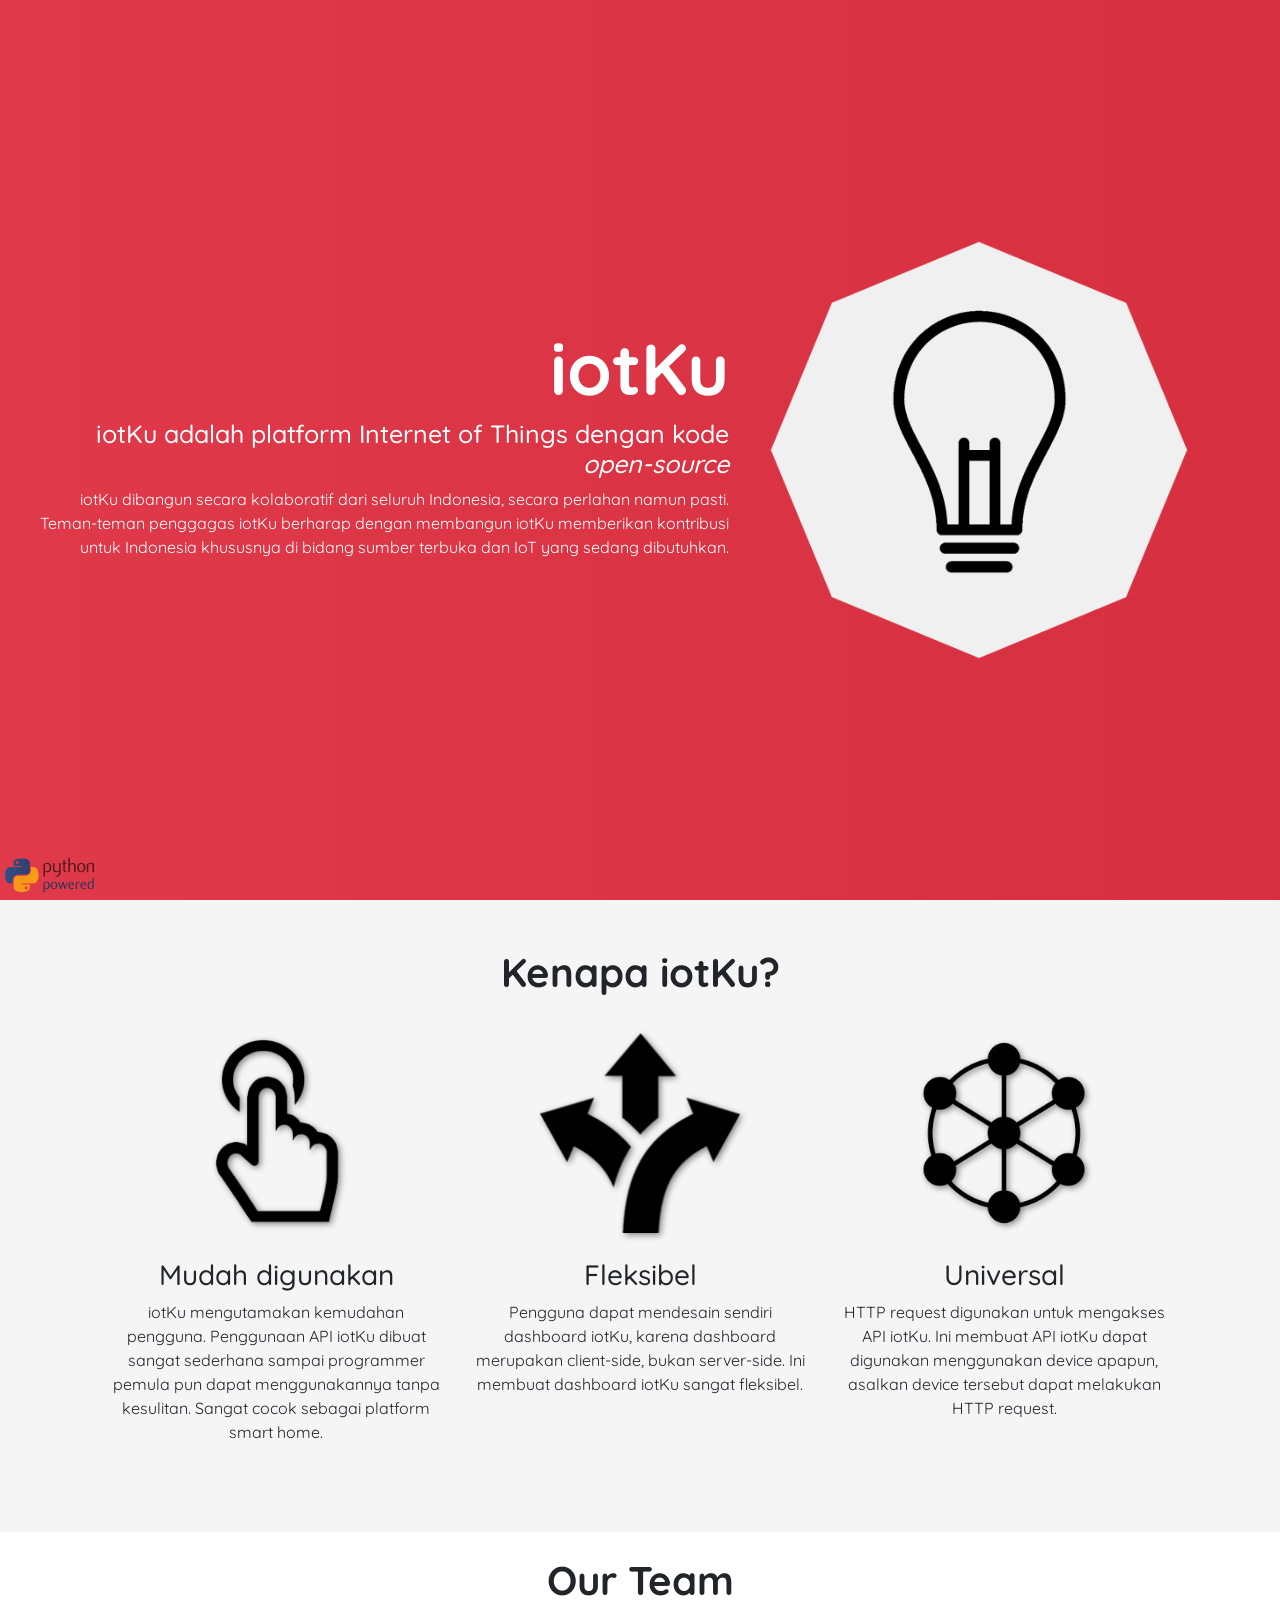
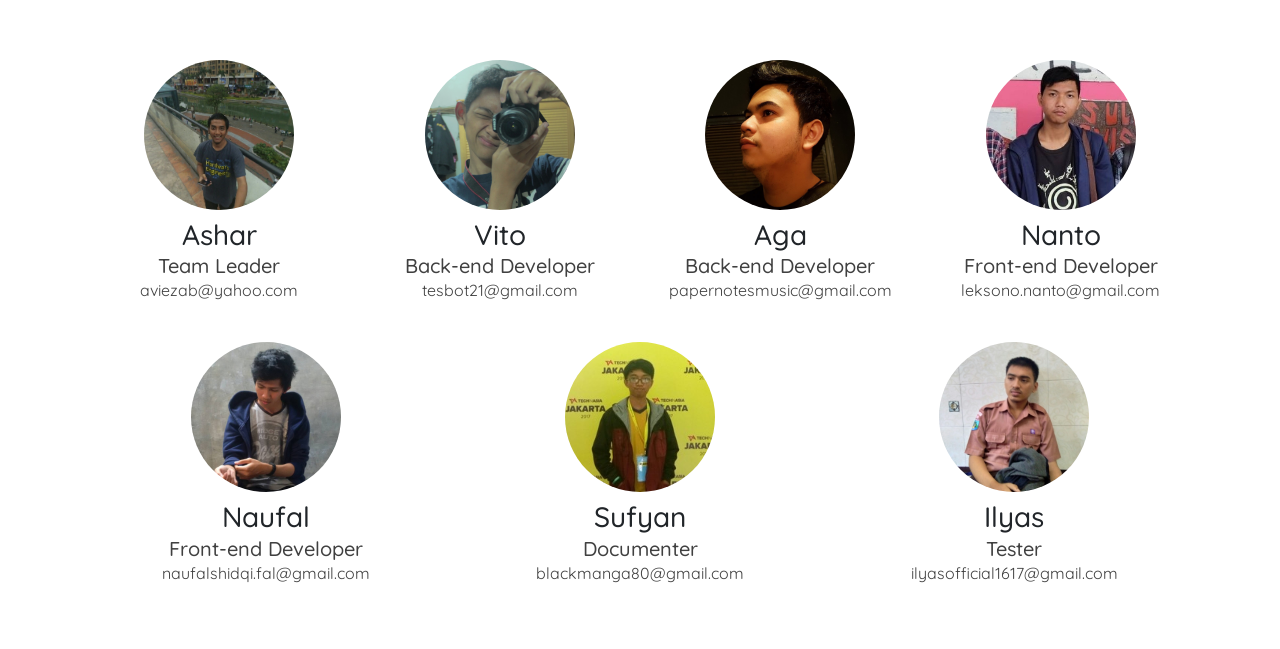
==== commit b16be2e9: "frontend update 2" ====
--- a/iotku.id/index.html
+++ b/iotku.id/index.html
@@ -21,7 +21,7 @@
         <div class=" col-sm-12 col-md-7 align-self-center text-right">
           <h1 class="display-3 font-weight-bold">iotKu</h1>
           <h5>
-            iotKu adalah platform Internet of Things dengan kode <span class="font-italic">open-source</span>
+            iotKu adalah platform Internet of Things dengan kode<br> <span class="font-italic">open-source</span>
           </h5>
           <p>
             iotKu dibangun secara kolaboratif dari seluruh Indonesia, secara perlahan namun pasti. Teman-teman penggagas iotKu berharap dengan membangun iotKu memberikan kontribusi untuk Indonesia khususnya di bidang sumber terbuka dan IoT yang sedang dibutuhkan.
@@ -35,44 +35,43 @@
         <img src="images/python-powered.png" style="width: 100px;">
       </div>
     </div>
+
     <div class="py-5" id="iotku-features">
       <div class="container">
         <h1 class="text-center font-weight-bold">Kenapa iotKu?</h1>
         <div class="row p-4">
-          <div class="col-3">
-            <img src="images/ease-of-use.png" style="width: inherit;">
+          <div class="col-md-4 col-sm-12 text-center">
+            <img src="images/ease-of-use.png">
+            <div class="align-self-center">
+              <h3>Mudah digunakan</h3>
+              <p>
+                iotKu mengutamakan kemudahan pengguna. Penggunaan API iotKu dibuat sangat sederhana sampai programmer pemula pun dapat menggunakannya tanpa kesulitan. Sangat cocok sebagai platform smart home.
+              </p>
+            </div>
           </div>
-          <div class="col-9 align-self-center">
-            <h3>Mudah digunakan</h3>
-            <p>
-              iotKu mengutamakan kemudahan pengguna. Penggunaan API iotKu dibuat sangat sederhana sampai programmer pemula pun dapat menggunakannya tanpa kesulitan. Sangat cocok sebagai platform smart home.
-            </p>
+
+          <div class="col-md-4 col-sm-12 text-center">
+            <img src="images/flexible.png">
+            <div class="align-self-center">
+              <h3>Fleksibel</h3>
+              <p>Pengguna dapat mendesain sendiri dashboard iotKu, karena dashboard merupakan client-side, bukan server-side. Ini membuat dashboard iotKu sangat fleksibel. </p>
+            </div>
           </div>
-        </div>
-        <div class="row p-4">
-          <div class="col-3">
-            <img src="images/flexible.png" style="width: inherit;">
-          </div>
-          <div class="col-9 align-self-center">
-            <h3>Fleksibel</h3>
-            <p>
-              Pengguna dapat mendesain sendiri dashboard iotKu, karena dashboard merupakan client-side, bukan server-side. Ini membuat dashboard iotKu sangat fleksibel.
-            </p>
-          </div>
-        </div>
-        <div class="row p-4">
-          <div class="col-3">
-            <img src="images/universal.png" style="width: inherit;">
-          </div>
-          <div class="col-9 align-self-center">
-            <h3>Universal</h3>
-            <p>
-              HTTP request digunakan untuk mengakses API iotKu. Ini membuat API iotKu dapat digunakan menggunakan device apapun, asalkan device tersebut dapat melakukan HTTP request.
-            </p>
+
+          <div class="col-md-4 col-sm-12 text-center">
+            <img src="images/universal.png">
+            <div class="align-self-center">
+              <h3>Universal</h3>
+              <p>
+                HTTP request digunakan untuk mengakses API iotKu. Ini membuat API iotKu dapat digunakan menggunakan device apapun, asalkan device tersebut dapat melakukan HTTP request.
+              </p>
+            </div>
           </div>
         </div>
       </div>
     </div>
+
+
     <div id="iotku-team">
       <div class="container text-center p-4">
         <h1 class="text-center font-weight-bold">Our Team</h1>
--- a/iotku.id/css/index.css
+++ b/iotku.id/css/index.css
@@ -26,7 +26,13 @@
   background-color: rgb(245, 245, 245);
 }
 #iotku-features img {
-  filter: drop-shadow(5px 5px 8px gray);
+  filter: drop-shadow(2px 2px 3px gray);
+  width: 200px;
+  height: 200px;
+  margin: 5px 5px;
+}
+#iotku-features h3 {
+  margin-top: 20px;
 }
 #iotku-team {
   font-family: 'Quicksand', sans-serif;
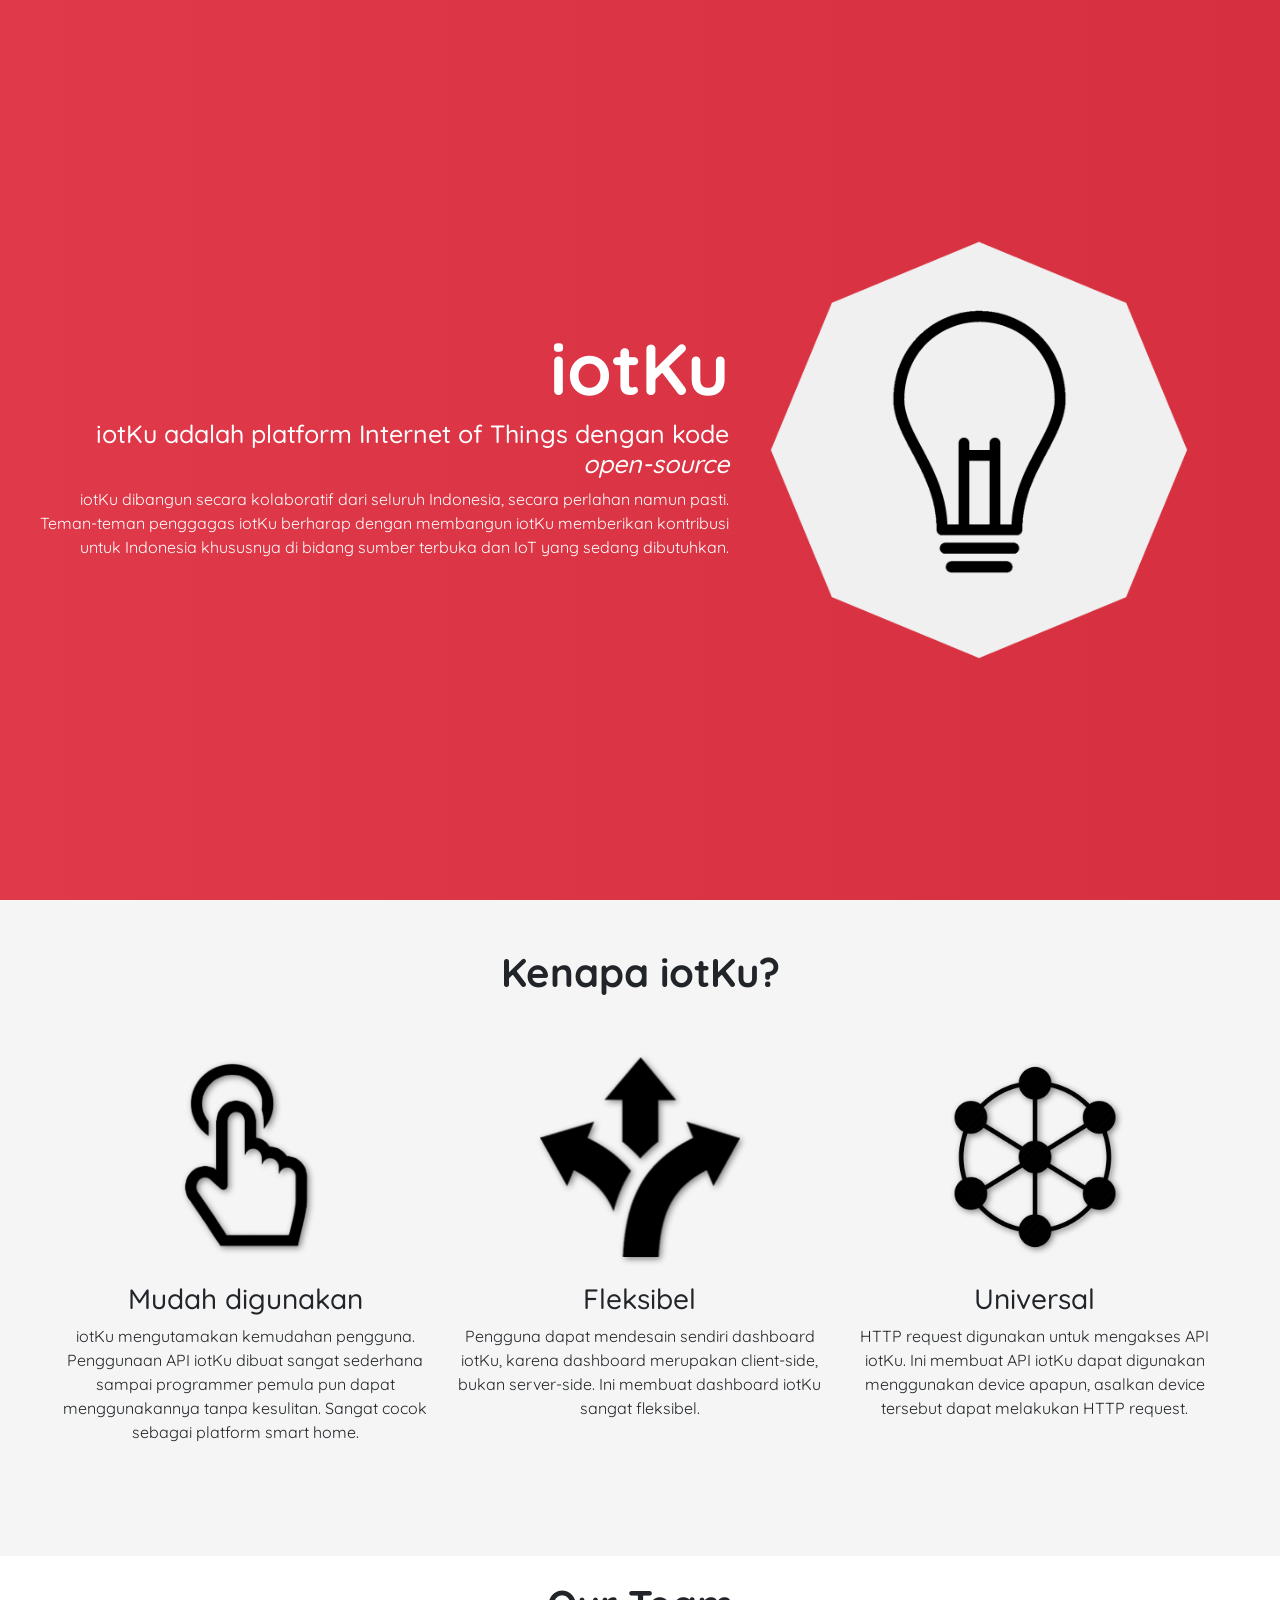
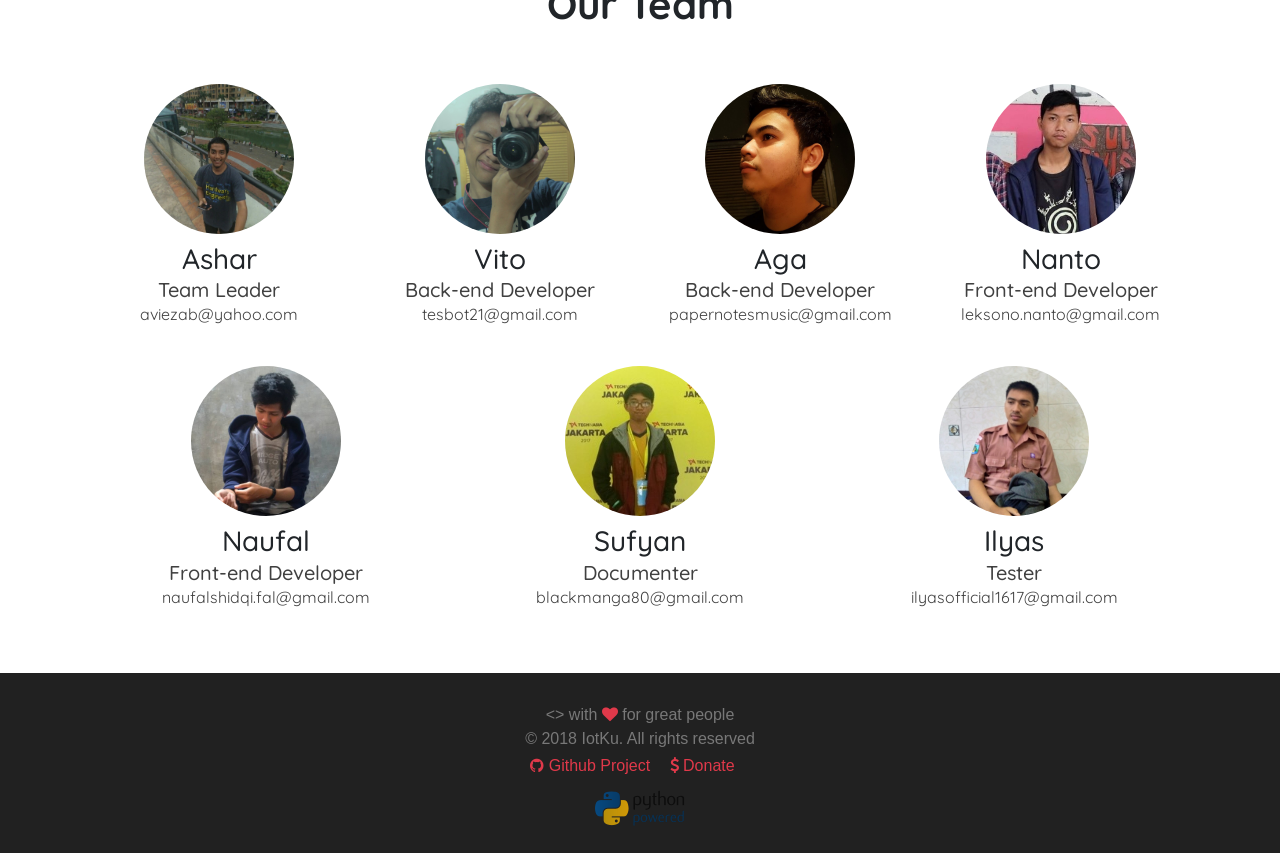
==== commit 023e1248: "footer" ====
--- a/iotku.id/index.html
+++ b/iotku.id/index.html
@@ -5,7 +5,9 @@
     <!-- Required meta tags -->
     <meta charset="utf-8">
     <meta name="viewport" content="width=device-width, initial-scale=1, shrink-to-fit=no">
-
+    <!-- FontAwesome for icon heart -->
+    <!-- <link rel="stylesheet" href="css/font-awesome.min.css"> -->
+    <link rel="stylesheet" href="https://maxcdn.bootstrapcdn.com/font-awesome/4.7.0/css/font-awesome.min.css">
     <!-- Bootstrap CSS -->
     <link rel="stylesheet" href="https://stackpath.bootstrapcdn.com/bootstrap/4.1.1/css/bootstrap.min.css" integrity="sha384-WskhaSGFgHYWDcbwN70/dfYBj47jz9qbsMId/iRN3ewGhXQFZCSftd1LZCfmhktB" crossorigin="anonymous">
     <!-- font quicksand from google fonts -->
@@ -15,7 +17,6 @@
   </head>
 
   <body>
-
     <div class="text-white container-fluid" id="iotku-front">
       <div class="row h-100 mx-auto">
         <div class=" col-sm-12 col-md-7 align-self-center text-right">
@@ -31,15 +32,12 @@
           <img src="images/logo-bw.png" id="logo">
         </div>
       </div>
-      <div id="iotku-front-footer">
-        <img src="images/python-powered.png" style="width: 100px;">
-      </div>
     </div>
 
     <div class="py-5" id="iotku-features">
-      <div class="container">
+      <div class="container-fluid">
         <h1 class="text-center font-weight-bold">Kenapa iotKu?</h1>
-        <div class="row p-4">
+        <div class="row p-5">
           <div class="col-md-4 col-sm-12 text-center">
             <img src="images/ease-of-use.png">
             <div class="align-self-center">
@@ -136,6 +134,22 @@
       </div>
     </div>
 
+    <div id="footer">
+      <div class="container-fluid text-center">
+        <div id="wrapper-footer">
+          <p>
+            <> with <span class="fa fa-heart" style="color: rgb(224, 57, 74);"></span> for great people
+              <br>© 2018 IotKu. All rights reserved
+          </p>
+          <a href="#"><span class="fa fa-github"></span> Github Project</a>
+          <a href="#"><span class="fa fa-dollar"></span> Donate</a>
+          <div id="python-logo">
+            <img src="images/python-powered.png">
+          </div>
+        </div>
+      </div>
+    </div>
+
     <!-- Optional JavaScript -->
     <!-- jQuery first, then Popper.js, then Bootstrap JS -->
     <script src="https://code.jquery.com/jquery-3.3.1.slim.min.js " integrity="sha384-q8i/X+965DzO0rT7abK41JStQIAqVgRVzpbzo5smXKp4YfRvH+8abtTE1Pi6jizo " crossorigin="anonymous "></script>
--- a/iotku.id/css/index.css
+++ b/iotku.id/css/index.css
@@ -15,11 +15,6 @@
 #logo {
    /* width: inherit; */
    max-width: 440px;
-}
-#iotku-front-footer {
-  position: relative;
-  left: -15px;
-  bottom: 45px;
 }
 #iotku-features {
   font-family: 'Quicksand', sans-serif;
@@ -49,3 +44,29 @@
 #iotku-team .text {
   color: rgba(0, 0, 0, 0.75)
 }
+#footer {
+  background-color: rgb(33, 33, 33);
+  width: 100%;
+  height: 180px;
+  color: rgb(120, 120, 120);
+  font-family: sans-serif;
+}
+#footer #wrapper-footer {
+  padding-top: 30px;
+}
+#footer a {
+  margin-right: 15px;
+  color: rgb(224, 57, 74);
+}
+#footer p {
+    margin-bottom: 3px;
+}
+#python-logo img {
+  width: 100px;
+  height: 50px;
+  bottom: 0;
+  padding-top: 10px;
+}
+#python-logo img:hover {
+  filter: brightness(150%);
+}
